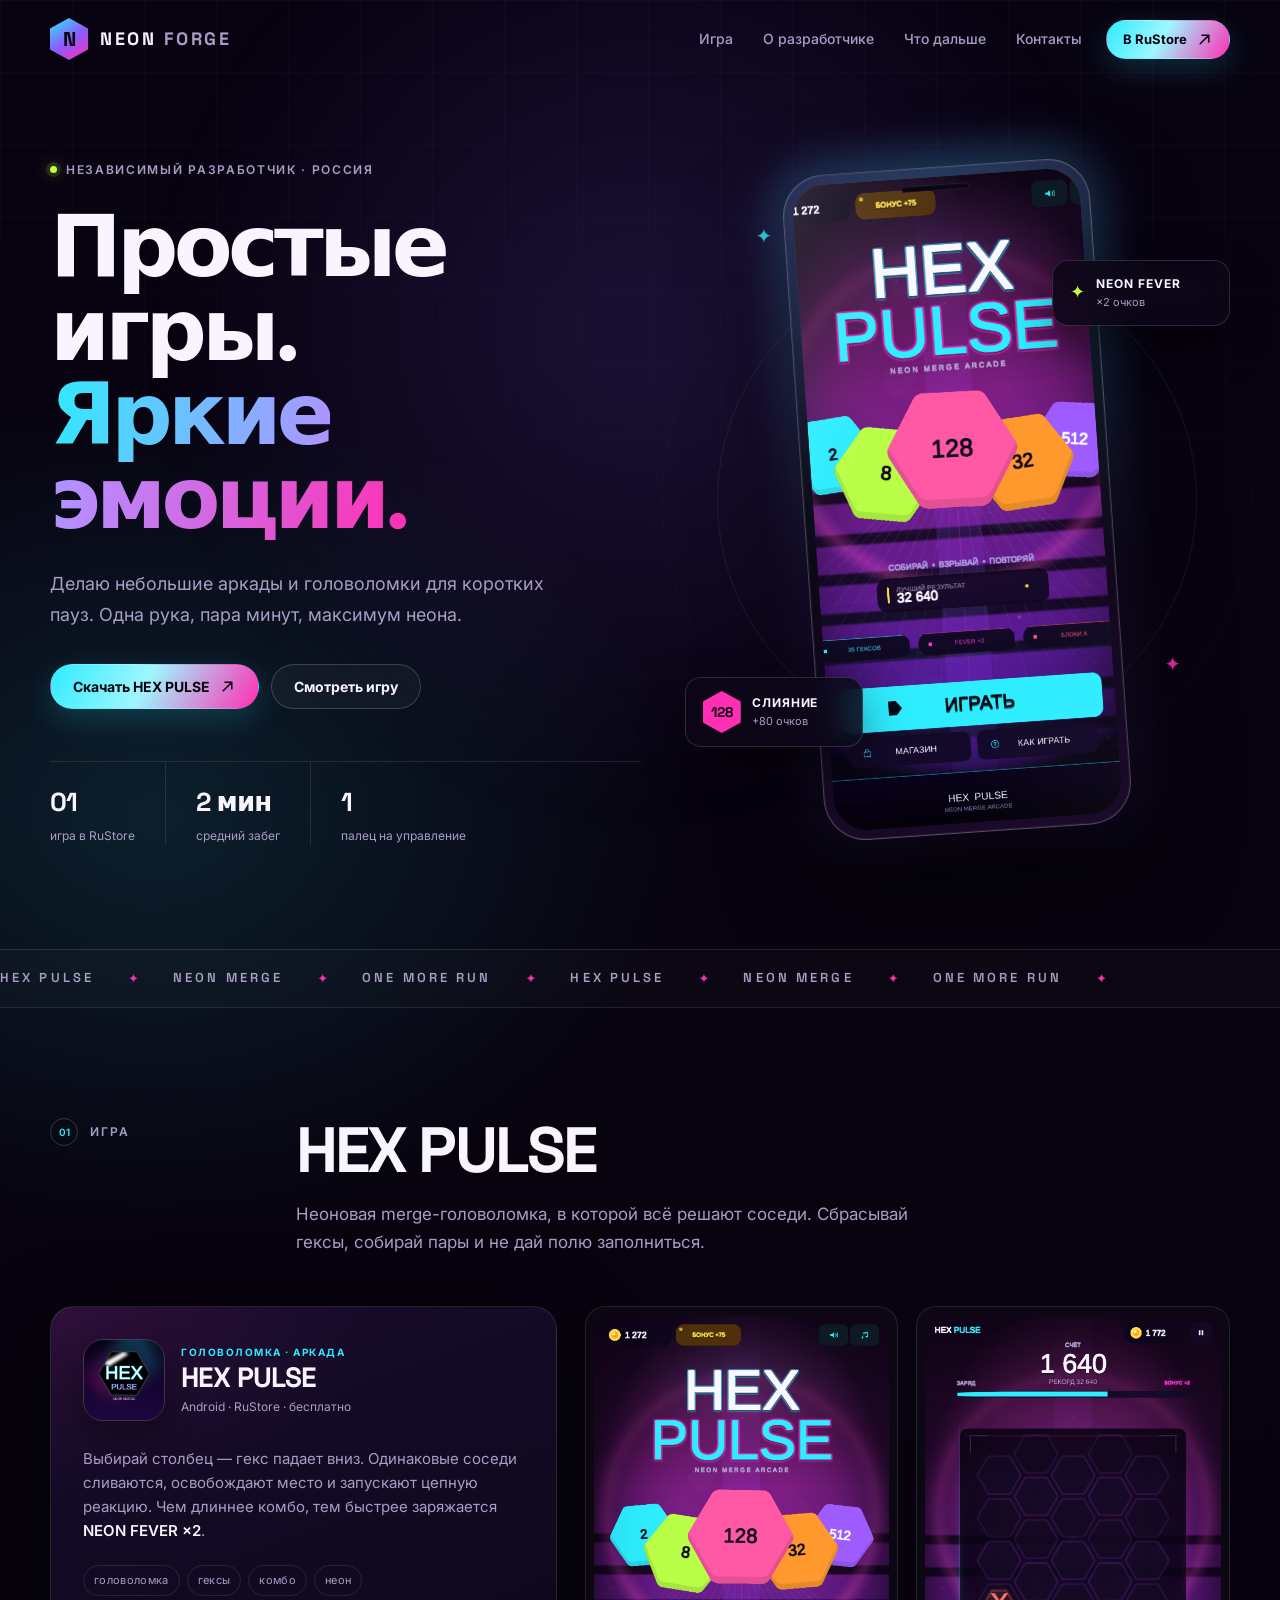
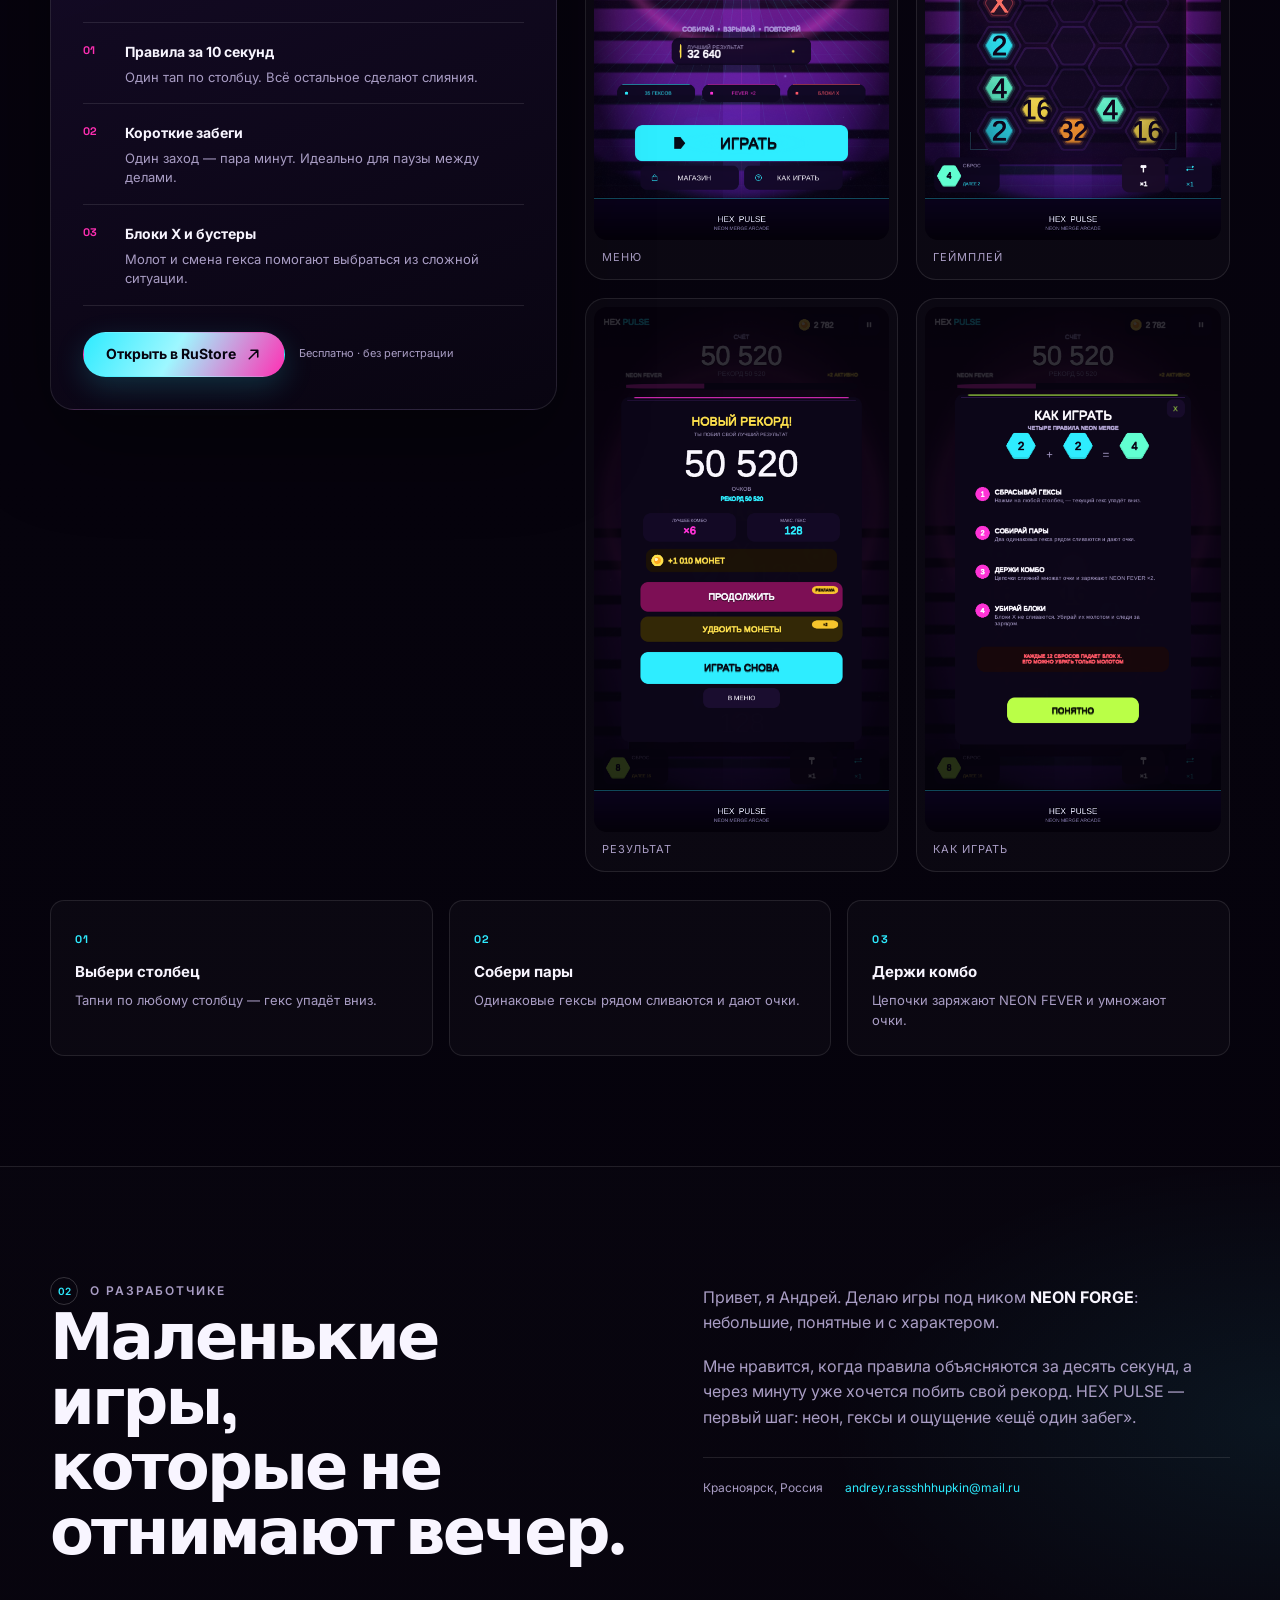
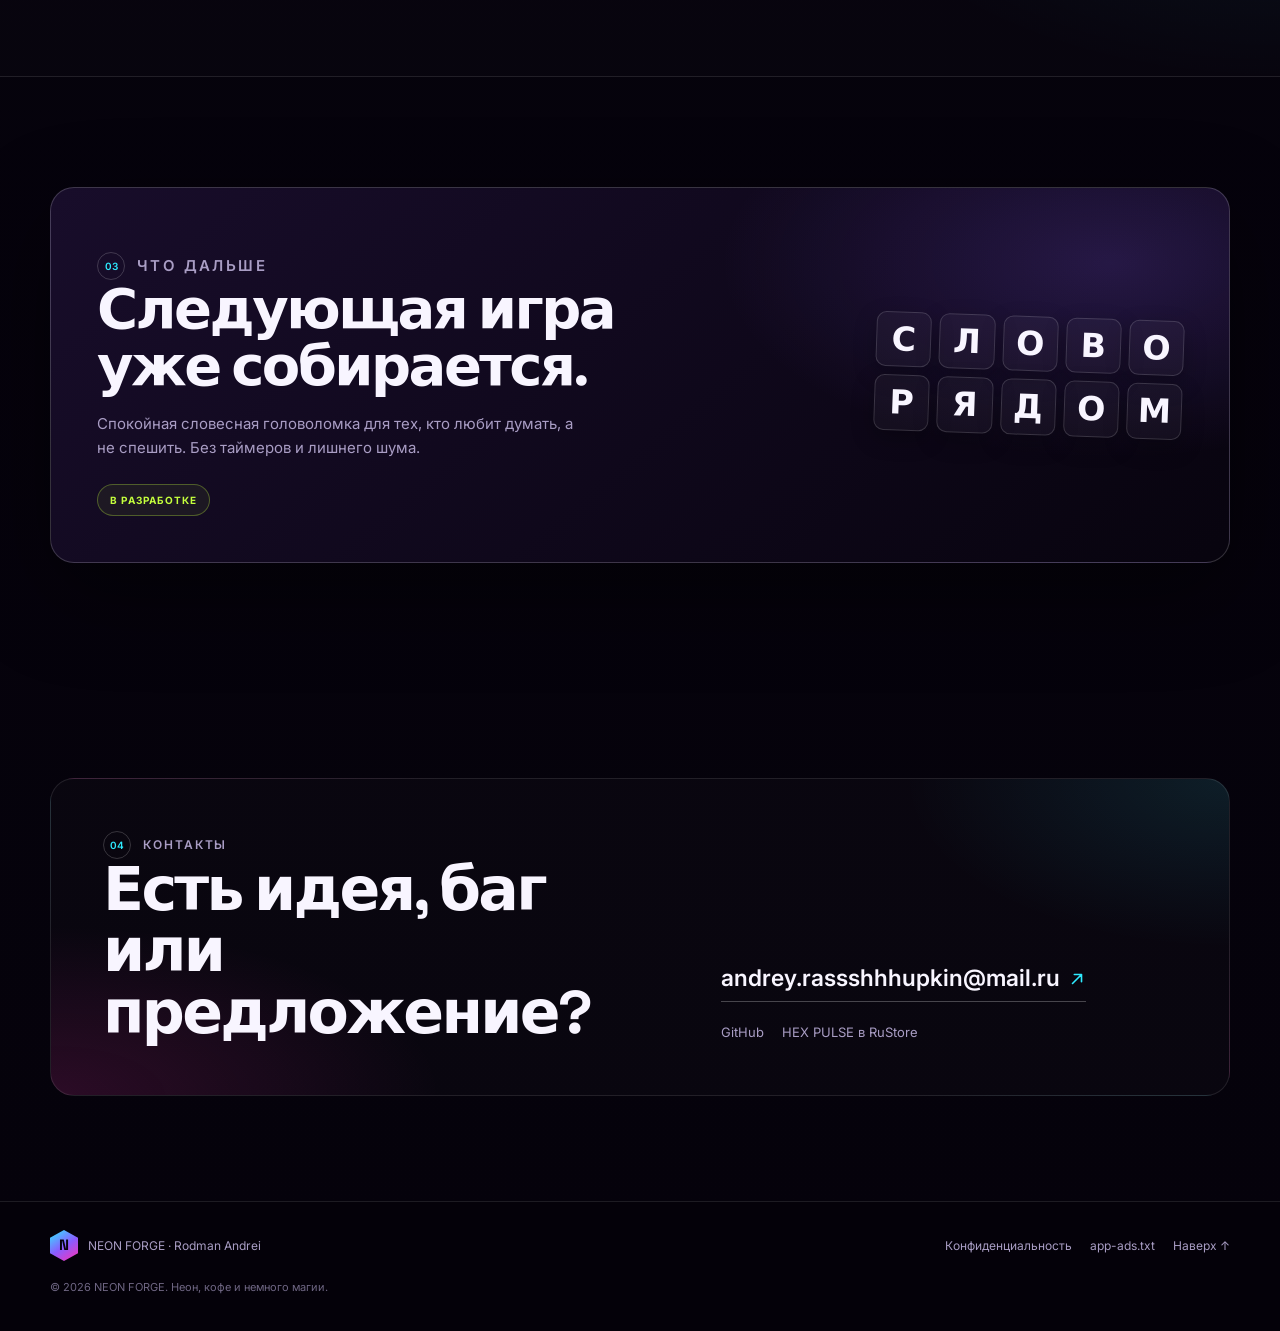
==== index.html @ 99549bdb "Add NEON FORGE landing page and privacy policy" ====
<!doctype html>
<html lang="ru">
<head>
  <meta charset="utf-8">
  <meta name="viewport" content="width=device-width, initial-scale=1">
  <title>NEON FORGE — простые игры для коротких пауз</title>
  <meta name="description" content="HEX PULSE — неоновая merge-головоломка для Android. Простые правила, короткие забеги и один палец. Игра доступна в RuStore.">
  <link rel="canonical" href="https://rodman-org.github.io/">
  <link rel="icon" href="assets/favicon.png" type="image/png">
  <meta name="theme-color" content="#07030f">

  <meta property="og:type" content="website">
  <meta property="og:locale" content="ru_RU">
  <meta property="og:site_name" content="NEON FORGE">
  <meta property="og:title" content="NEON FORGE — простые игры для коротких пауз">
  <meta property="og:description" content="HEX PULSE — неоновая merge-головоломка для Android. Одна рука, пара минут, максимум неона.">
  <meta property="og:url" content="https://rodman-org.github.io/">
  <meta property="og:image" content="https://rodman-org.github.io/assets/og-cover.png">
  <meta name="twitter:card" content="summary_large_image">
  <meta name="twitter:title" content="NEON FORGE — простые игры для коротких пауз">
  <meta name="twitter:description" content="HEX PULSE — неоновая merge-головоломка для Android.">
  <meta name="twitter:image" content="https://rodman-org.github.io/assets/og-cover.png">

  <link rel="preconnect" href="https://fonts.googleapis.com">
  <link rel="preconnect" href="https://fonts.gstatic.com" crossorigin>
  <link href="https://fonts.googleapis.com/css2?family=Inter:wght@400;500;600;700&family=Space+Grotesk:wght@500;600;700&display=swap" rel="stylesheet">
  <link rel="stylesheet" href="styles.css">

  <script type="application/ld+json">
  {
    "@context": "https://schema.org",
    "@type": "VideoGame",
    "name": "HEX PULSE",
    "url": "https://rodman-org.github.io/",
    "image": "https://rodman-org.github.io/assets/og-cover.png",
    "description": "Неоновая merge-головоломка: сбрасывай гексы, собирай пары и держи цепные комбо.",
    "applicationCategory": "GameApplication",
    "operatingSystem": "Android",
    "genre": ["Puzzle", "Arcade"],
    "inLanguage": "ru",
    "author": { "@type": "Person", "name": "Rodman Andrei" },
    "publisher": { "@type": "Organization", "name": "NEON FORGE" },
    "offers": { "@type": "Offer", "price": "0", "priceCurrency": "RUB" },
    "downloadUrl": "https://www.rustore.ru/catalog/app/com.neonforge.hexpulse"
  }
  </script>
</head>
<body>
  <a class="skip-link" href="#main">Перейти к содержанию</a>

  <header class="site-header" id="top">
    <div class="container header-inner">
      <a class="brand" href="#top" aria-label="NEON FORGE — на главную">
        <span class="brand-mark" aria-hidden="true">N</span>
        <span class="brand-text">NEON <span>FORGE</span></span>
      </a>

      <nav class="nav-links" id="nav-links" aria-label="Основная навигация">
        <a href="#game">Игра</a>
        <a href="#about">О разработчике</a>
        <a href="#next">Что дальше</a>
        <a href="#contact">Контакты</a>
      </nav>

      <div class="header-actions">
        <a class="btn btn-small btn-primary" href="https://www.rustore.ru/catalog/app/com.neonforge.hexpulse" target="_blank" rel="noopener">
          В RuStore
          <svg viewBox="0 0 20 20" aria-hidden="true"><path d="M5 15 15 5M7 5h8v8" fill="none" stroke="currentColor" stroke-width="1.8" stroke-linecap="round" stroke-linejoin="round"/></svg>
        </a>
        <button class="menu-toggle" type="button" aria-controls="nav-links" aria-expanded="false" aria-label="Открыть меню">
          <span></span><span></span>
        </button>
      </div>
    </div>
  </header>

  <main id="main">
    <section class="hero container" aria-labelledby="hero-title">
      <div class="hero-copy">
        <p class="eyebrow"><span class="status-dot"></span> Независимый разработчик · Россия</p>
        <h1 id="hero-title">Простые игры.<br><span class="gradient-text">Яркие эмоции.</span></h1>
        <p class="hero-lead">Делаю небольшие аркады и головоломки для коротких пауз. Одна рука, пара минут, максимум неона.</p>

        <div class="hero-actions">
          <a class="btn btn-primary btn-lg" href="https://www.rustore.ru/catalog/app/com.neonforge.hexpulse" target="_blank" rel="noopener">
            Скачать HEX PULSE
            <svg viewBox="0 0 20 20" aria-hidden="true"><path d="M5 15 15 5M7 5h8v8" fill="none" stroke="currentColor" stroke-width="1.8" stroke-linecap="round" stroke-linejoin="round"/></svg>
          </a>
          <a class="btn btn-ghost btn-lg" href="#game">Смотреть игру</a>
        </div>

        <dl class="hero-stats">
          <div><dt>01</dt><dd>игра в RuStore</dd></div>
          <div><dt>2 мин</dt><dd>средний забег</dd></div>
          <div><dt>1</dt><dd>палец на управление</dd></div>
        </dl>
      </div>

      <div class="hero-visual" aria-hidden="true">
        <div class="orbit orbit-one"></div>
        <div class="orbit orbit-two"></div>
        <div class="phone">
          <div class="phone-speaker"></div>
          <img src="assets/screenshots/01_menu.png" alt="" width="540" height="960">
          <div class="phone-shine"></div>
        </div>
        <div class="float-card float-card-top">
          <span class="float-icon">✦</span>
          <span><strong>NEON FEVER</strong><small>×2 очков</small></span>
        </div>
        <div class="float-card float-card-bottom">
          <span class="float-hex">128</span>
          <span><strong>СЛИЯНИЕ</strong><small>+80 очков</small></span>
        </div>
        <span class="spark spark-a">✦</span>
        <span class="spark spark-b">✦</span>
      </div>
    </section>

    <div class="marquee" aria-hidden="true">
      <div class="marquee-track">
        <span>HEX PULSE</span><i>✦</i><span>NEON MERGE</span><i>✦</i><span>ONE MORE RUN</span><i>✦</i>
        <span>HEX PULSE</span><i>✦</i><span>NEON MERGE</span><i>✦</i><span>ONE MORE RUN</span><i>✦</i>
      </div>
    </div>

    <section class="section container" id="game" aria-labelledby="game-title">
      <div class="section-head">
        <p class="section-kicker"><span>01</span> Игра</p>
        <div>
          <h2 id="game-title">HEX PULSE</h2>
          <p class="section-lead">Неоновая merge-головоломка, в которой всё решают соседи. Сбрасывай гексы, собирай пары и не дай полю заполниться.</p>
        </div>
      </div>

      <div class="game-layout">
        <article class="game-panel">
          <div class="game-identity">
            <img class="game-icon" src="assets/icon.png" alt="Иконка HEX PULSE" width="96" height="96">
            <div>
              <p class="game-label">Головоломка · Аркада</p>
              <h3>HEX PULSE</h3>
              <p class="game-meta">Android · RuStore · бесплатно</p>
            </div>
          </div>

          <p class="game-description">Выбирай столбец — гекс падает вниз. Одинаковые соседи сливаются, освобождают место и запускают цепную реакцию. Чем длиннее комбо, тем быстрее заряжается <strong>NEON FEVER ×2</strong>.</p>

          <ul class="tags" aria-label="Жанры">
            <li>головоломка</li>
            <li>гексы</li>
            <li>комбо</li>
            <li>неон</li>
          </ul>

          <ul class="feature-list">
            <li><span>01</span><div><strong>Правила за 10 секунд</strong><p>Один тап по столбцу. Всё остальное сделают слияния.</p></div></li>
            <li><span>02</span><div><strong>Короткие забеги</strong><p>Один заход — пара минут. Идеально для паузы между делами.</p></div></li>
            <li><span>03</span><div><strong>Блоки X и бустеры</strong><p>Молот и смена гекса помогают выбраться из сложной ситуации.</p></div></li>
          </ul>

          <div class="game-cta">
            <a class="btn btn-primary" href="https://www.rustore.ru/catalog/app/com.neonforge.hexpulse" target="_blank" rel="noopener">
              Открыть в RuStore
              <svg viewBox="0 0 20 20" aria-hidden="true"><path d="M5 15 15 5M7 5h8v8" fill="none" stroke="currentColor" stroke-width="1.8" stroke-linecap="round" stroke-linejoin="round"/></svg>
            </a>
            <span class="cta-note">Бесплатно · без регистрации</span>
          </div>
        </article>

        <div class="screens-grid" aria-label="Скриншоты HEX PULSE">
          <figure class="screen">
            <button type="button" data-full="assets/screenshots/01_menu.png" data-alt="Главное меню HEX PULSE">
              <img src="assets/screenshots/01_menu.png" alt="Главное меню HEX PULSE" width="540" height="960" loading="lazy">
            </button>
            <figcaption>Меню</figcaption>
          </figure>
          <figure class="screen">
            <button type="button" data-full="assets/screenshots/02_gameplay.png" data-alt="Игровое поле HEX PULSE">
              <img src="assets/screenshots/02_gameplay.png" alt="Игровое поле HEX PULSE" width="540" height="960" loading="lazy">
            </button>
            <figcaption>Геймплей</figcaption>
          </figure>
          <figure class="screen">
            <button type="button" data-full="assets/screenshots/03_gameover.png" data-alt="Экран результата HEX PULSE">
              <img src="assets/screenshots/03_gameover.png" alt="Экран результата HEX PULSE" width="540" height="960" loading="lazy">
            </button>
            <figcaption>Результат</figcaption>
          </figure>
          <figure class="screen">
            <button type="button" data-full="assets/screenshots/04_howto.png" data-alt="Экран «Как играть»">
              <img src="assets/screenshots/04_howto.png" alt="Экран «Как играть» в HEX PULSE" width="540" height="960" loading="lazy">
            </button>
            <figcaption>Как играть</figcaption>
          </figure>
        </div>
      </div>

      <div class="steps">
        <div class="step"><span>01</span><strong>Выбери столбец</strong><p>Тапни по любому столбцу — гекс упадёт вниз.</p></div>
        <div class="step"><span>02</span><strong>Собери пары</strong><p>Одинаковые гексы рядом сливаются и дают очки.</p></div>
        <div class="step"><span>03</span><strong>Держи комбо</strong><p>Цепочки заряжают NEON FEVER и умножают очки.</p></div>
      </div>
    </section>

    <section class="section about" id="about" aria-labelledby="about-title">
      <div class="container about-grid">
        <div>
          <p class="section-kicker"><span>02</span> О разработчике</p>
          <h2 id="about-title">Маленькие игры,<br>которые не отнимают вечер.</h2>
        </div>
        <div class="about-copy">
          <p>Привет, я Андрей. Делаю игры под ником <strong>NEON FORGE</strong>: небольшие, понятные и с характером.</p>
          <p>Мне нравится, когда правила объясняются за десять секунд, а через минуту уже хочется побить свой рекорд. HEX PULSE — первый шаг: неон, гексы и ощущение «ещё один забег».</p>
          <div class="about-meta">
            <span>Красноярск, Россия</span>
            <a href="mailto:andrey.rassshhhupkin@mail.ru">andrey.rassshhhupkin@mail.ru</a>
          </div>
        </div>
      </div>
    </section>

    <section class="section container" id="next" aria-labelledby="next-title">
      <div class="next-card">
        <div class="next-copy">
          <p class="section-kicker"><span>03</span> Что дальше</p>
          <h2 id="next-title">Следующая игра уже собирается.</h2>
          <p>Спокойная словесная головоломка для тех, кто любит думать, а не спешить. Без таймеров и лишнего шума.</p>
          <span class="badge">В разработке</span>
        </div>
        <div class="word-visual" aria-hidden="true">
          <span>С</span><span>Л</span><span>О</span><span>В</span><span>О</span>
          <i></i>
          <span>Р</span><span>Я</span><span>Д</span><span>О</span><span>М</span>
        </div>
      </div>
    </section>

    <section class="section contact" id="contact" aria-labelledby="contact-title">
      <div class="container contact-inner">
        <div>
          <p class="section-kicker"><span>04</span> Контакты</p>
          <h2 id="contact-title">Есть идея, баг<br>или предложение?</h2>
        </div>
        <div class="contact-actions">
          <a class="contact-mail" href="mailto:andrey.rassshhhupkin@mail.ru">
            andrey.rassshhhupkin@mail.ru
            <svg viewBox="0 0 20 20" aria-hidden="true"><path d="M5 15 15 5M7 5h8v8" fill="none" stroke="currentColor" stroke-width="1.8" stroke-linecap="round" stroke-linejoin="round"/></svg>
          </a>
          <div class="contact-links">
            <a href="https://github.com/rodman-org" target="_blank" rel="noopener">GitHub</a>
            <a href="https://www.rustore.ru/catalog/app/com.neonforge.hexpulse" target="_blank" rel="noopener">HEX PULSE в RuStore</a>
          </div>
        </div>
      </div>
    </section>
  </main>

  <footer class="site-footer">
    <div class="container footer-inner">
      <div class="footer-brand">
        <span class="brand-mark brand-mark-small" aria-hidden="true">N</span>
        <span>NEON FORGE · Rodman Andrei</span>
      </div>
      <div class="footer-links">
        <a href="privacy.html">Конфиденциальность</a>
        <a href="app-ads.txt">app-ads.txt</a>
        <a href="#top">Наверх ↑</a>
      </div>
      <p class="footer-note">© <span id="year">2026</span> NEON FORGE. Неон, кофе и немного магии.</p>
    </div>
  </footer>

  <dialog class="lightbox" id="lightbox" aria-label="Просмотр скриншота">
    <button class="lightbox-close" type="button" aria-label="Закрыть">×</button>
    <img src="" alt="">
  </dialog>

  <script src="script.js" defer></script>
</body>
</html>
---- styles.css ----
/* NEON FORGE — site styles */
:root {
  --bg: #06030d;
  --bg-soft: #0c0618;
  --panel: rgba(16, 8, 32, 0.72);
  --panel-strong: rgba(20, 10, 40, 0.92);
  --line: rgba(255, 255, 255, 0.1);
  --line-strong: rgba(255, 255, 255, 0.18);
  --ink: #f8f5ff;
  --muted: #a99dc4;
  --cyan: #2eebff;
  --magenta: #ff2fb3;
  --lime: #c4ff3d;
  --violet: #8a5cff;
  --radius: 24px;
  --radius-sm: 14px;
  --shadow: 0 30px 90px rgba(0, 0, 0, 0.45);
  --font-display: "Space Grotesk", "Arial Black", system-ui, sans-serif;
  --font-body: "Inter", "Segoe UI", system-ui, -apple-system, sans-serif;
}

*,
*::before,
*::after { box-sizing: border-box; }

html { scroll-behavior: smooth; }

body {
  margin: 0;
  min-width: 320px;
  background:
    radial-gradient(1100px 700px at 82% -10%, rgba(255, 47, 179, 0.16), transparent 60%),
    radial-gradient(900px 700px at 12% 18%, rgba(46, 235, 255, 0.12), transparent 60%),
    linear-gradient(180deg, #080311 0%, var(--bg) 45%, #05020b 100%);
  color: var(--ink);
  font-family: var(--font-body);
  font-size: 16px;
  line-height: 1.6;
  overflow-x: hidden;
  text-rendering: optimizeLegibility;
  -webkit-font-smoothing: antialiased;
}

body::before {
  content: "";
  position: fixed;
  inset: 0;
  z-index: -2;
  pointer-events: none;
  background-image:
    linear-gradient(rgba(255, 255, 255, 0.032) 1px, transparent 1px),
    linear-gradient(90deg, rgba(255, 255, 255, 0.032) 1px, transparent 1px);
  background-size: 72px 72px;
  mask-image: linear-gradient(to bottom, rgba(0,0,0,.85), transparent 78%);
}

body::after {
  content: "";
  position: fixed;
  left: 50%;
  top: -20vh;
  width: 80vw;
  height: 80vw;
  max-width: 1100px;
  max-height: 1100px;
  transform: translateX(-50%);
  z-index: -1;
  pointer-events: none;
  background: radial-gradient(circle, rgba(138, 92, 255, 0.16), transparent 65%);
  filter: blur(40px);
}

::selection { background: rgba(46, 235, 255, 0.28); color: #fff; }

img { max-width: 100%; display: block; }
a { color: inherit; text-decoration: none; }
button { font: inherit; }

:focus-visible {
  outline: 2px solid var(--cyan);
  outline-offset: 4px;
}

.skip-link {
  position: fixed;
  top: 10px;
  left: 10px;
  z-index: 100;
  padding: 10px 16px;
  border-radius: 10px;
  background: var(--cyan);
  color: #051016;
  font-weight: 700;
  transform: translateY(-160%);
  transition: transform .2s ease;
}
.skip-link:focus { transform: translateY(0); }

.container {
  width: min(1180px, calc(100% - 48px));
  margin-inline: auto;
}

/* ---------- Header ---------- */
.site-header {
  position: sticky;
  top: 0;
  z-index: 50;
  padding: 18px 0;
  border-bottom: 1px solid transparent;
  transition: background .25s ease, border-color .25s ease, padding .25s ease;
}
.site-header.is-scrolled {
  padding: 12px 0;
  background: rgba(6, 3, 13, 0.82);
  border-bottom-color: var(--line);
  backdrop-filter: blur(18px);
  -webkit-backdrop-filter: blur(18px);
}
.header-inner {
  display: flex;
  align-items: center;
  justify-content: space-between;
  gap: 24px;
}
.brand {
  display: inline-flex;
  align-items: center;
  gap: 12px;
  flex: 0 0 auto;
}
.brand-mark {
  width: 38px;
  height: 42px;
  display: grid;
  place-items: center;
  clip-path: polygon(50% 0, 100% 25%, 100% 75%, 50% 100%, 0 75%, 0 25%);
  background: linear-gradient(145deg, var(--cyan), var(--violet) 52%, var(--magenta));
  color: #06030d;
  font-family: var(--font-display);
  font-size: 20px;
  font-weight: 700;
  box-shadow: 0 0 28px rgba(46, 235, 255, 0.35);
}
.brand-mark-small { width: 28px; height: 31px; font-size: 15px; }
.brand-text {
  font-family: var(--font-display);
  font-size: 18px;
  font-weight: 700;
  letter-spacing: .14em;
  line-height: 1;
}
.brand-text span { color: var(--muted); }

.nav-links {
  display: flex;
  align-items: center;
  gap: 30px;
  margin-left: auto;
}
.nav-links a {
  color: var(--muted);
  font-size: 14px;
  font-weight: 500;
  transition: color .2s ease;
}
.nav-links a:hover { color: var(--ink); }

.header-actions { display: flex; align-items: center; gap: 12px; }

.menu-toggle {
  display: none;
  width: 42px;
  height: 42px;
  border: 1px solid var(--line);
  border-radius: 12px;
  background: rgba(255,255,255,.03);
  color: var(--ink);
  cursor: pointer;
}
.menu-toggle span {
  display: block;
  width: 17px;
  height: 1.5px;
  margin: 4px auto;
  background: currentColor;
  transition: transform .2s ease, opacity .2s ease;
}
.menu-toggle[aria-expanded="true"] span:first-child { transform: translateY(2.75px) rotate(45deg); }
.menu-toggle[aria-expanded="true"] span:last-child { transform: translateY(-2.75px) rotate(-45deg); }

/* ---------- Buttons ---------- */
.btn {
  display: inline-flex;
  align-items: center;
  justify-content: center;
  gap: 9px;
  border: 1px solid transparent;
  border-radius: 999px;
  padding: 13px 22px;
  font-size: 14px;
  font-weight: 700;
  line-height: 1;
  white-space: nowrap;
  cursor: pointer;
  transition: transform .2s ease, box-shadow .2s ease, background .2s ease, border-color .2s ease;
}
.btn svg { width: 17px; height: 17px; }
.btn:hover { transform: translateY(-2px); }
.btn-primary {
  background: linear-gradient(120deg, var(--cyan), #9ef7ff 45%, var(--magenta));
  color: #07030f;
  box-shadow: 0 10px 30px rgba(46, 235, 255, 0.18);
}
.btn-primary:hover { box-shadow: 0 16px 40px rgba(46, 235, 255, 0.3); }
.btn-ghost {
  border-color: var(--line-strong);
  background: rgba(255,255,255,.035);
  color: var(--ink);
}
.btn-ghost:hover { background: rgba(255,255,255,.07); border-color: rgba(255,255,255,.3); }
.btn-small { padding: 10px 16px; font-size: 13px; }
.btn-large { padding: 16px 26px; font-size: 15px; }

/* ---------- Hero ---------- */
.hero {
  display: grid;
  grid-template-columns: 1.04fr .96fr;
  gap: 44px;
  align-items: center;
  padding-top: 76px;
  padding-bottom: 104px;
}
.hero-copy,
.hero-visual,
.game-panel,
.screens-grid,
.section-head > *,
.about-grid > *,
.next-card > *,
.contact-inner > * { min-width: 0; }
.eyebrow {
  display: inline-flex;
  align-items: center;
  gap: 9px;
  margin: 0 0 26px;
  color: var(--muted);
  font-size: 12px;
  font-weight: 600;
  letter-spacing: .14em;
  text-transform: uppercase;
}
.status-dot {
  width: 7px;
  height: 7px;
  border-radius: 50%;
  background: var(--lime);
  box-shadow: 0 0 0 4px rgba(196, 255, 61, .12), 0 0 18px rgba(196, 255, 61, .65);
}
.hero h1 {
  margin: 0;
  font-family: var(--font-display);
  font-size: clamp(52px, 6.7vw, 92px);
  line-height: .98;
  letter-spacing: -.055em;
  font-weight: 700;
}
.gradient-text {
  background: linear-gradient(100deg, var(--cyan) 0%, #b78dff 48%, var(--magenta) 100%);
  -webkit-background-clip: text;
  background-clip: text;
  color: transparent;
}
.hero-lead {
  max-width: 500px;
  margin: 28px 0 0;
  color: var(--muted);
  font-size: 18px;
  line-height: 1.7;
}
.hero-actions { display: flex; flex-wrap: wrap; gap: 12px; margin-top: 34px; }
.hero-stats {
  display: flex;
  flex-wrap: wrap;
  gap: 0;
  margin: 52px 0 0;
  padding: 0;
  border-top: 1px solid var(--line);
}
.hero-stats div {
  padding: 20px 30px 0 0;
  margin-right: 30px;
  border-right: 1px solid var(--line);
}
.hero-stats div:last-child { border-right: 0; margin-right: 0; padding-right: 0; }
.hero-stats dt {
  font-family: var(--font-display);
  font-size: 26px;
  font-weight: 700;
  letter-spacing: -.03em;
  color: var(--ink);
}
.hero-stats dd { margin: 2px 0 0; color: var(--muted); font-size: 12px; }

/* ---------- Phone visual ---------- */
.hero-visual {
  position: relative;
  min-height: 650px;
  display: grid;
  place-items: center;
}
.phone {
  position: relative;
  width: min(308px, 72vw);
  aspect-ratio: 9 / 19.5;
  padding: 9px;
  border-radius: 42px;
  border: 1px solid rgba(255,255,255,.23);
  background: linear-gradient(160deg, #2c1a45, #0a0612 42%, #1b0b2b);
  box-shadow:
    0 45px 100px rgba(0,0,0,.65),
    0 0 0 1px rgba(255,255,255,.06) inset,
    0 0 60px rgba(138, 92, 255, .2);
  transform: rotate(-4deg);
  transition: transform .5s ease;
  animation: phone-float 8s ease-in-out infinite;
}
.hero-visual:hover .phone { transform: rotate(0deg) translateY(-6px); }
.phone img {
  width: 100%;
  height: 100%;
  object-fit: cover;
  border-radius: 34px;
  position: relative;
  z-index: 1;
}
.phone::before {
  content: "";
  position: absolute;
  inset: -20px;
  border-radius: 58px;
  background: radial-gradient(circle at 50% 10%, rgba(46,235,255,.2), transparent 58%);
  filter: blur(18px);
  z-index: -1;
}
.phone-speaker {
  position: absolute;
  top: 17px;
  left: 50%;
  transform: translateX(-50%);
  z-index: 3;
  width: 68px;
  height: 6px;
  border-radius: 99px;
  background: #0a0612;
  border: 1px solid rgba(255,255,255,.08);
}
.phone-shine {
  position: absolute;
  inset: 9px;
  z-index: 2;
  border-radius: 34px;
  pointer-events: none;
  background: linear-gradient(115deg, rgba(255,255,255,.14), transparent 30%, transparent 70%, rgba(255,255,255,.03));
}
.orbit {
  position: absolute;
  border-radius: 50%;
  border: 1px solid rgba(255,255,255,.07);
  pointer-events: none;
}
.orbit-one { width: 480px; height: 480px; transform: rotate(20deg); }
.orbit-two { width: 590px; height: 590px; border-style: dashed; opacity: .55; }
.float-card {
  position: absolute;
  z-index: 4;
  display: flex;
  align-items: center;
  gap: 11px;
  padding: 13px 17px;
  min-width: 178px;
  border: 1px solid rgba(255,255,255,.14);
  border-radius: 16px;
  background: rgba(12, 6, 24, .86);
  box-shadow: 0 18px 45px rgba(0,0,0,.4);
  backdrop-filter: blur(14px);
  -webkit-backdrop-filter: blur(14px);
  font-size: 12px;
}
.float-card strong { display: block; font-size: 12px; letter-spacing: .08em; }
.float-card small { display: block; color: var(--muted); font-size: 11px; margin-top: 1px; }
.float-card-top { top: 14%; right: 0; animation: card-float 6s ease-in-out infinite; }
.float-card-bottom { bottom: 13%; left: 0; animation: card-float 7s ease-in-out 0.8s infinite reverse; }
.float-icon { color: var(--lime); font-size: 18px; }
.float-hex {
  display: grid;
  place-items: center;
  width: 38px;
  height: 42px;
  clip-path: polygon(50% 0, 100% 25%, 100% 75%, 50% 100%, 0 75%, 0 25%);
  background: var(--magenta);
  color: #0b0412;
  font-family: var(--font-display);
  font-size: 14px;
  font-weight: 700;
}
.spark {
  position: absolute;
  color: var(--cyan);
  font-size: 20px;
  opacity: .8;
  animation: blink 4s ease-in-out infinite;
}
.spark-a { top: 8%; left: 13%; }
.spark-b { right: 9%; bottom: 23%; color: var(--magenta); animation-delay: 1.7s; }

@keyframes phone-float {
  0%, 100% { translate: 0 0; }
  50% { translate: 0 -11px; }
}
@keyframes card-float {
  0%, 100% { translate: 0 0; }
  50% { translate: 0 -8px; }
}
@keyframes blink {
  0%, 100% { opacity: .30; transform: scale(.85); }
  50% { opacity: .95; transform: scale(1.08); }
}

/* ---------- Marquee ---------- */
.marquee {
  overflow: hidden;
  border-top: 1px solid var(--line);
  border-bottom: 1px solid var(--line);
  background: rgba(255,255,255,.018);
}
.marquee-track {
  display: flex;
  align-items: center;
  gap: 34px;
  width: max-content;
  padding: 18px 0;
  animation: marquee 26s linear infinite;
}
.marquee span {
  font-family: var(--font-display);
  font-size: 13px;
  font-weight: 600;
  letter-spacing: .24em;
  color: var(--muted);
  white-space: nowrap;
}
.marquee i { color: var(--magenta); font-style: normal; font-size: 13px; }
@keyframes marquee { to { transform: translateX(-50%); } }

/* ---------- Sections ---------- */
.section { padding: 110px 0; scroll-margin-top: 90px; }
.section-head {
  display: grid;
  grid-template-columns: 210px 1fr;
  gap: 36px;
  align-items: start;
  margin-bottom: 50px;
}
.section-kicker {
  display: flex;
  align-items: center;
  gap: 12px;
  margin: 0;
  color: var(--muted);
  font-size: 12px;
  font-weight: 600;
  letter-spacing: .16em;
  text-transform: uppercase;
  white-space: nowrap;
}
.section-kicker span {
  display: inline-grid;
  place-items: center;
  width: 28px;
  height: 28px;
  border: 1px solid var(--line-strong);
  border-radius: 50%;
  color: var(--cyan);
  font-size: 10px;
  letter-spacing: 0;
}
.section h2 {
  margin: 0;
  font-family: var(--font-display);
  font-size: clamp(38px, 5vw, 64px);
  line-height: 1.02;
  letter-spacing: -.045em;
  font-weight: 700;
}
.section-lead {
  max-width: 650px;
  margin: 18px 0 0;
  color: var(--muted);
  font-size: 17px;
}

/* ---------- Game ---------- */
.game-layout {
  display: grid;
  grid-template-columns: .88fr 1.12fr;
  gap: 28px;
  align-items: start;
}
.game-panel {
  position: relative;
  padding: 32px;
  border: 1px solid var(--line);
  border-radius: var(--radius);
  background:
    radial-gradient(500px 280px at 0% 0%, rgba(255, 47, 179, .1), transparent 65%),
    linear-gradient(160deg, rgba(25, 13, 46, .92), rgba(9, 5, 18, .95));
  box-shadow: var(--shadow);
}
.game-identity { display: flex; align-items: center; gap: 16px; }
.game-icon {
  width: 82px;
  height: 82px;
  border-radius: 20px;
  border: 1px solid rgba(255,255,255,.16);
  box-shadow: 0 12px 30px rgba(0,0,0,.35);
}
.game-label {
  margin: 0 0 3px;
  color: var(--cyan);
  font-size: 10px;
  font-weight: 700;
  letter-spacing: .15em;
  text-transform: uppercase;
}
.game-panel h3 {
  margin: 0;
  font-family: var(--font-display);
  font-size: 28px;
  line-height: 1;
  letter-spacing: -.03em;
}
.game-meta { margin: 6px 0 0; color: var(--muted); font-size: 12px; }
.game-description { margin: 26px 0 0; color: var(--muted); font-size: 15px; }
.game-description strong { color: var(--ink); font-weight: 600; }
.tags {
  display: flex;
  flex-wrap: wrap;
  gap: 7px;
  margin: 22px 0 0;
  padding: 0;
  list-style: none;
}
.tags li {
  padding: 6px 10px;
  border: 1px solid var(--line);
  border-radius: 999px;
  color: var(--muted);
  font-size: 11px;
  letter-spacing: .03em;
}
.feature-list {
  display: grid;
  gap: 0;
  margin: 26px 0 0;
  padding: 0;
  list-style: none;
  border-top: 1px solid var(--line);
}
.feature-list li {
  display: grid;
  grid-template-columns: 32px 1fr;
  gap: 10px;
  padding: 16px 0;
  border-bottom: 1px solid var(--line);
}
.feature-list > li > span {
  color: var(--magenta);
  font-family: var(--font-display);
  font-size: 11px;
  font-weight: 700;
  padding-top: 3px;
}
.feature-list strong { font-size: 14px; }
.feature-list p { margin: 3px 0 0; color: var(--muted); font-size: 13px; line-height: 1.5; }
.game-cta { display: flex; align-items: center; flex-wrap: wrap; gap: 14px; margin-top: 26px; }
.cta-note { color: var(--muted); font-size: 11px; }

.screens-grid {
  display: grid;
  grid-template-columns: 1fr 1fr;
  gap: 18px;
}
.screen {
  margin: 0;
  padding: 8px;
  border: 1px solid var(--line);
  border-radius: 20px;
  background: rgba(255,255,255,.025);
  transition: transform .3s ease, border-color .3s ease, background .3s ease;
}
.screen:hover { transform: translateY(-5px); border-color: rgba(46,235,255,.35); background: rgba(255,255,255,.045); }
.screen button {
  display: block;
  width: 100%;
  padding: 0;
  border: 0;
  border-radius: 13px;
  overflow: hidden;
  background: #0b0615;
  cursor: zoom-in;
}
.screen img {
  width: 100%;
  height: auto;
  transition: transform .4s ease;
}
.screen:hover img { transform: scale(1.02); }
.screen figcaption {
  padding: 9px 8px 4px;
  color: var(--muted);
  font-size: 11px;
  letter-spacing: .08em;
  text-transform: uppercase;
}

/* ---------- Steps ---------- */
.steps {
  display: grid;
  grid-template-columns: repeat(3, 1fr);
  gap: 16px;
  margin-top: 28px;
}
.step {
  padding: 24px;
  border: 1px solid var(--line);
  border-radius: var(--radius-sm);
  background: rgba(255,255,255,.022);
}
.step span {
  color: var(--cyan);
  font-family: var(--font-display);
  font-size: 11px;
  font-weight: 700;
  letter-spacing: .12em;
}
.step strong { display: block; margin-top: 10px; font-size: 15px; }
.step p { margin: 6px 0 0; color: var(--muted); font-size: 13px; line-height: 1.55; }

/* ---------- About ---------- */
.about {
  border-top: 1px solid var(--line);
  border-bottom: 1px solid var(--line);
  background:
    radial-gradient(700px 400px at 100% 50%, rgba(46,235,255,.07), transparent 65%),
    rgba(255,255,255,.012);
}
.about-grid {
  display: grid;
  grid-template-columns: 1.05fr .95fr;
  gap: 70px;
  align-items: start;
}
.about-copy { padding-top: 8px; }
.about-copy p { margin: 0 0 18px; color: var(--muted); font-size: 16px; }
.about-copy strong { color: var(--ink); }
.about-meta {
  display: flex;
  flex-wrap: wrap;
  gap: 8px 22px;
  margin-top: 26px;
  padding-top: 20px;
  border-top: 1px solid var(--line);
  color: var(--muted);
  font-size: 12px;
}
.about-meta a { color: var(--cyan); }
.about-meta a:hover { text-decoration: underline; }

/* ---------- Next ---------- */
.next-card {
  display: grid;
  grid-template-columns: 1.05fr .95fr;
  gap: 40px;
  align-items: center;
  padding: 46px;
  border: 1px solid var(--line-strong);
  border-radius: var(--radius);
  background:
    radial-gradient(600px 300px at 90% 20%, rgba(138,92,255,.2), transparent 65%),
    linear-gradient(140deg, rgba(26, 14, 46, .92), rgba(8, 4, 15, .96));
  box-shadow: var(--shadow);
}
.next-copy h2 { font-size: clamp(34px, 4.4vw, 56px); }
.next-copy p { max-width: 480px; margin: 18px 0 0; color: var(--muted); font-size: 15px; }
.badge {
  display: inline-flex;
  margin-top: 24px;
  padding: 7px 12px;
  border: 1px solid rgba(196, 255, 61, .3);
  border-radius: 999px;
  color: var(--lime);
  background: rgba(196,255,61,.06);
  font-size: 10px;
  font-weight: 700;
  letter-spacing: .12em;
  text-transform: uppercase;
}
.word-visual {
  display: grid;
  grid-template-columns: repeat(5, 1fr);
  gap: 8px;
  max-width: 430px;
  margin-left: auto;
  transform: rotate(2deg);
}
.word-visual span {
  display: grid;
  place-items: center;
  aspect-ratio: 1;
  border: 1px solid rgba(255,255,255,.15);
  border-radius: 10px;
  background: rgba(255,255,255,.035);
  color: var(--ink);
  font-family: var(--font-display);
  font-size: clamp(20px, 2.6vw, 34px);
  font-weight: 700;
  box-shadow: 0 8px 22px rgba(0,0,0,.25);
}
.word-visual i { display: none; }

/* ---------- Contact ---------- */
.contact { padding-top: 105px; padding-bottom: 105px; }
.contact-inner {
  display: grid;
  grid-template-columns: 1.1fr .9fr;
  gap: 60px;
  align-items: end;
  padding: 52px;
  border: 1px solid var(--line);
  border-radius: var(--radius);
  background:
    radial-gradient(600px 260px at 0% 100%, rgba(255,47,179,.14), transparent 65%),
    radial-gradient(500px 260px at 100% 0%, rgba(46,235,255,.1), transparent 65%),
    rgba(255,255,255,.02);
}
.contact h2 { font-size: clamp(36px, 4.7vw, 62px); }
.contact-actions { display: grid; gap: 20px; justify-items: start; }
.contact-mail {
  display: inline-flex;
  align-items: center;
  gap: 8px;
  color: var(--ink);
  font-size: clamp(17px, 2vw, 23px);
  font-weight: 600;
  border-bottom: 1px solid rgba(255,255,255,.25);
  padding-bottom: 4px;
  transition: color .2s ease, border-color .2s ease;
}
.contact-mail svg { width: 18px; height: 18px; color: var(--cyan); }
.contact-mail:hover { color: var(--cyan); border-color: var(--cyan); }
.contact-links { display: flex; flex-wrap: wrap; gap: 18px; }
.contact-links a { color: var(--muted); font-size: 13px; }
.contact-links a:hover { color: var(--ink); }

/* ---------- Footer ---------- */
.site-footer {
  border-top: 1px solid var(--line);
  padding: 28px 0 34px;
  background: rgba(4, 2, 9, .8);
}
.footer-inner {
  display: flex;
  flex-wrap: wrap;
  align-items: center;
  justify-content: space-between;
  gap: 14px 28px;
}
.footer-brand { display: inline-flex; align-items: center; gap: 10px; color: var(--muted); font-size: 12px; }
.footer-links { display: flex; flex-wrap: wrap; gap: 18px; }
.footer-links a { color: var(--muted); font-size: 12px; }
.footer-links a:hover { color: var(--ink); }
.footer-note { flex-basis: 100%; margin: 4px 0 0; color: rgba(169,157,196,.65); font-size: 11px; }

/* ---------- Lightbox ---------- */
.lightbox {
  width: min(420px, calc(100% - 32px));
  padding: 0;
  border: 1px solid var(--line-strong);
  border-radius: 22px;
  background: #080410;
  color: var(--ink);
  box-shadow: 0 40px 120px rgba(0,0,0,.75);
}
.lightbox::backdrop { background: rgba(3, 1, 8, .82); backdrop-filter: blur(10px); }
.lightbox img { width: 100%; height: auto; border-radius: 20px; }
.lightbox-close {
  position: absolute;
  top: 8px;
  right: 8px;
  z-index: 2;
  width: 36px;
  height: 36px;
  border: 1px solid var(--line);
  border-radius: 50%;
  background: rgba(5,2,10,.8);
  color: var(--ink);
  font-size: 22px;
  line-height: 1;
  cursor: pointer;
}

/* ---------- Responsive ---------- */
@media (max-width: 980px) {
  .hero { grid-template-columns: 1fr; gap: 26px; padding-top: 48px; padding-bottom: 70px; }
  .hero-visual { min-height: 540px; order: 2; }
  .hero-lead { max-width: 620px; }
  .section-head { grid-template-columns: 1fr; gap: 18px; }
  .game-layout { grid-template-columns: 1fr; }
  .screens-grid { order: 2; }
  .game-panel { order: 1; }
  .about-grid, .next-card, .contact-inner { grid-template-columns: 1fr; gap: 34px; }
  .about-copy { padding-top: 0; }
  .word-visual { margin: 0; max-width: 520px; }
  .contact-inner { align-items: start; padding: 36px; }
}

@media (max-width: 720px) {
  .container { width: min(100% - 32px, 1180px); }
  .site-header { padding: 12px 0; }
  .nav-links {
    position: absolute;
    top: calc(100% + 8px);
    left: 16px;
    right: 16px;
    display: none;
    flex-direction: column;
    align-items: stretch;
    gap: 0;
    padding: 10px;
    border: 1px solid var(--line);
    border-radius: 18px;
    background: rgba(9, 4, 18, .97);
    box-shadow: var(--shadow);
    backdrop-filter: blur(18px);
  }
  .nav-links.is-open { display: flex; }
  .nav-links a { padding: 13px 14px; font-size: 15px; border-radius: 10px; }
  .nav-links a:hover { background: rgba(255,255,255,.05); }
  .menu-toggle { display: block; }
  .header-actions .btn-small { display: none; }
  .hero h1 { font-size: clamp(38px, 9.2vw, 56px); }
  .hero-lead { font-size: 16px; }
  .hero-stats { gap: 18px 0; }
  .hero-stats div { margin-right: 18px; padding-right: 18px; }
  .hero-stats dt { font-size: 22px; }
  .hero-visual { min-height: 480px; }
  .phone { width: min(260px, 70vw); }
  .orbit-one { width: 360px; height: 360px; }
  .orbit-two { width: 450px; height: 450px; }
  .float-card { min-width: 0; padding: 10px 12px; }
  .float-card-top { top: 7%; right: -6px; }
  .float-card-bottom { bottom: 6%; left: -6px; }
  .section { padding: 74px 0; }
  .section h2 { font-size: clamp(34px, 9vw, 50px); }
  .section-lead { font-size: 15px; }
  .game-panel { padding: 22px; }
  .screens-grid { gap: 10px; }
  .screen { padding: 5px; border-radius: 15px; }
  .screen figcaption { font-size: 9px; padding: 7px 6px 3px; }
  .steps { grid-template-columns: 1fr; }
  .next-card { padding: 26px; }
  .word-visual { gap: 5px; }
  .word-visual span { border-radius: 7px; font-size: clamp(17px, 5vw, 26px); }
  .contact { padding-top: 70px; padding-bottom: 70px; }
  .contact-inner { padding: 24px; }
  .footer-inner { align-items: flex-start; flex-direction: column; }
}

@media (max-width: 420px) {
  .hero-actions .btn { flex: 1 1 100%; }
  .float-card { display: none; }
  .hero-visual { min-height: 430px; }
}

@media (prefers-reduced-motion: reduce) {
  html { scroll-behavior: auto; }
  *, *::before, *::after {
    animation-duration: .001ms !important;
    animation-iteration-count: 1 !important;
    transition-duration: .001ms !important;
  }
  .marquee-track { animation: none; }
}

/* ---------- Legal page ---------- */
.legal { padding: 86px 0 100px; }
.legal-wrap { max-width: 900px; }
.legal h1 {
  margin: 0;
  font-family: var(--font-display);
  font-size: clamp(44px, 6vw, 78px);
  line-height: .98;
  letter-spacing: -.05em;
}
.legal-lead {
  max-width: 650px;
  margin: 24px 0 0;
  color: var(--muted);
  font-size: 17px;
}
.legal-content { margin-top: 52px; border-top: 1px solid var(--line); }
.legal-content section { padding: 28px 0; border-bottom: 1px solid var(--line); }
.legal-content h2 {
  margin: 0 0 12px;
  font-family: var(--font-display);
  font-size: 22px;
  letter-spacing: -.02em;
}
.legal-content p { margin: 0 0 12px; color: var(--muted); font-size: 15px; }
.legal-content p:last-child { margin-bottom: 0; }
.legal-content strong { color: var(--ink); }
.legal-content a { color: var(--cyan); text-decoration: underline; text-underline-offset: 3px; }
.legal-back { margin-top: 32px; }
@media (max-width: 720px) {
  .legal { padding: 54px 0 70px; }
  .legal-lead { font-size: 15px; }
  .legal-content { margin-top: 34px; }
  .legal-content h2 { font-size: 20px; }
}

/* ---------- 404 ---------- */
.not-found-page { min-height: 100vh; display: grid; place-items: center; padding: 40px 24px; }
.not-found { width: min(760px, 100%); }
.not-found .brand { margin-bottom: 64px; }
.not-found h1 {
  margin: 0;
  font-family: var(--font-display);
  font-size: clamp(52px, 9vw, 104px);
  line-height: .96;
  letter-spacing: -.055em;
}
.not-found > p:not(.eyebrow) { max-width: 460px; margin: 24px 0 0; color: var(--muted); font-size: 17px; }
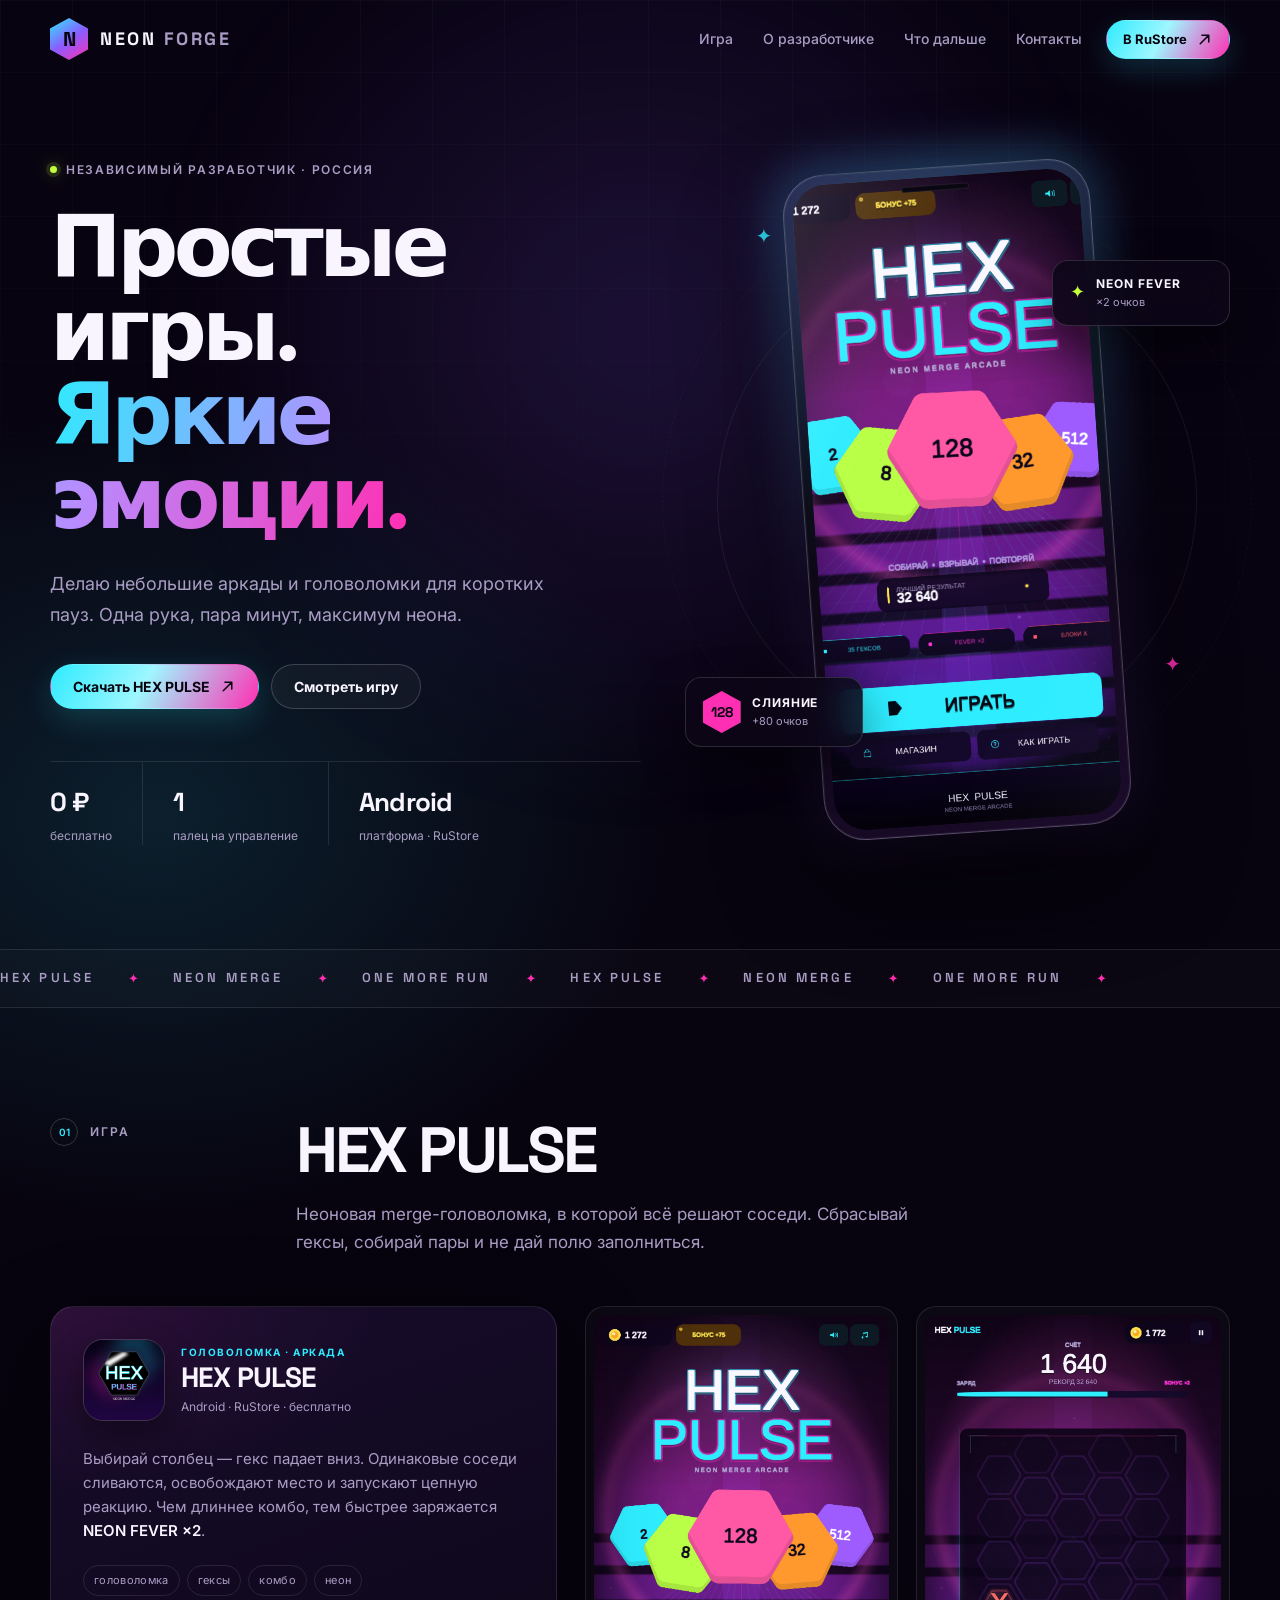
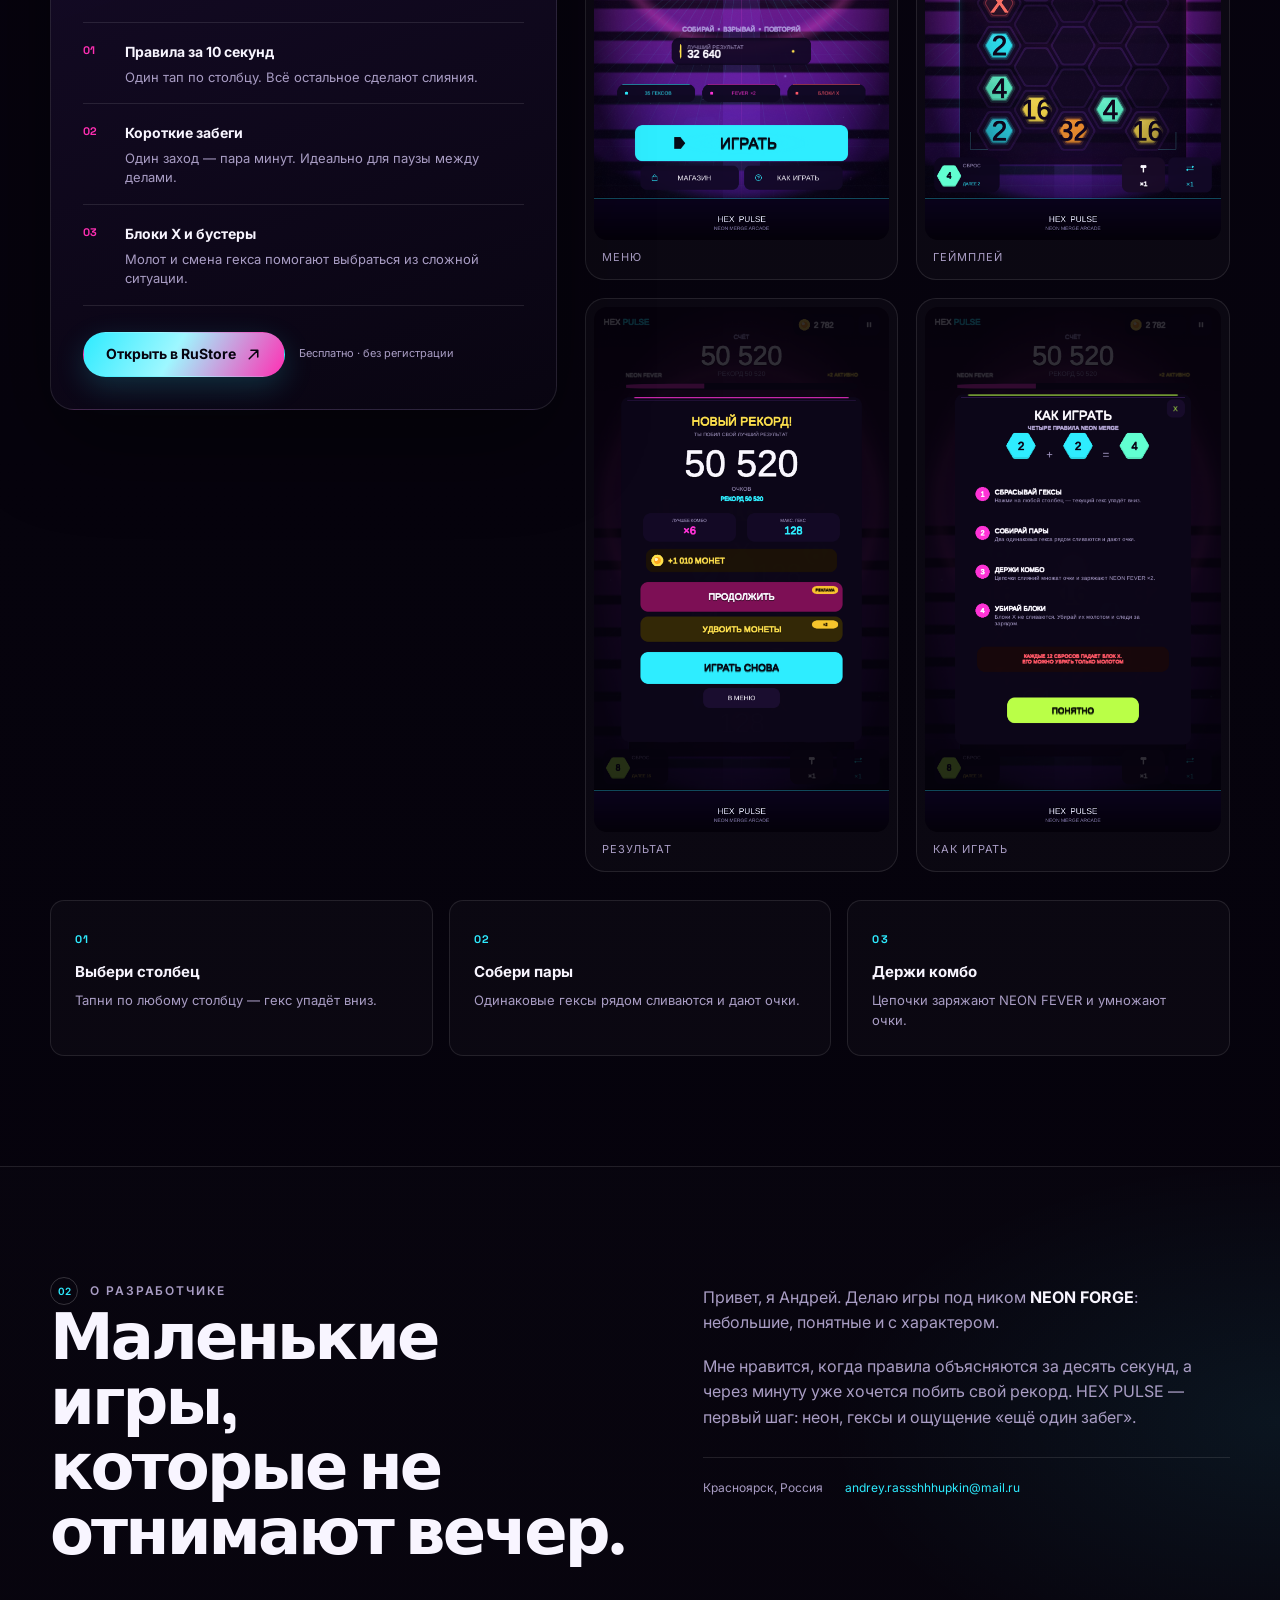
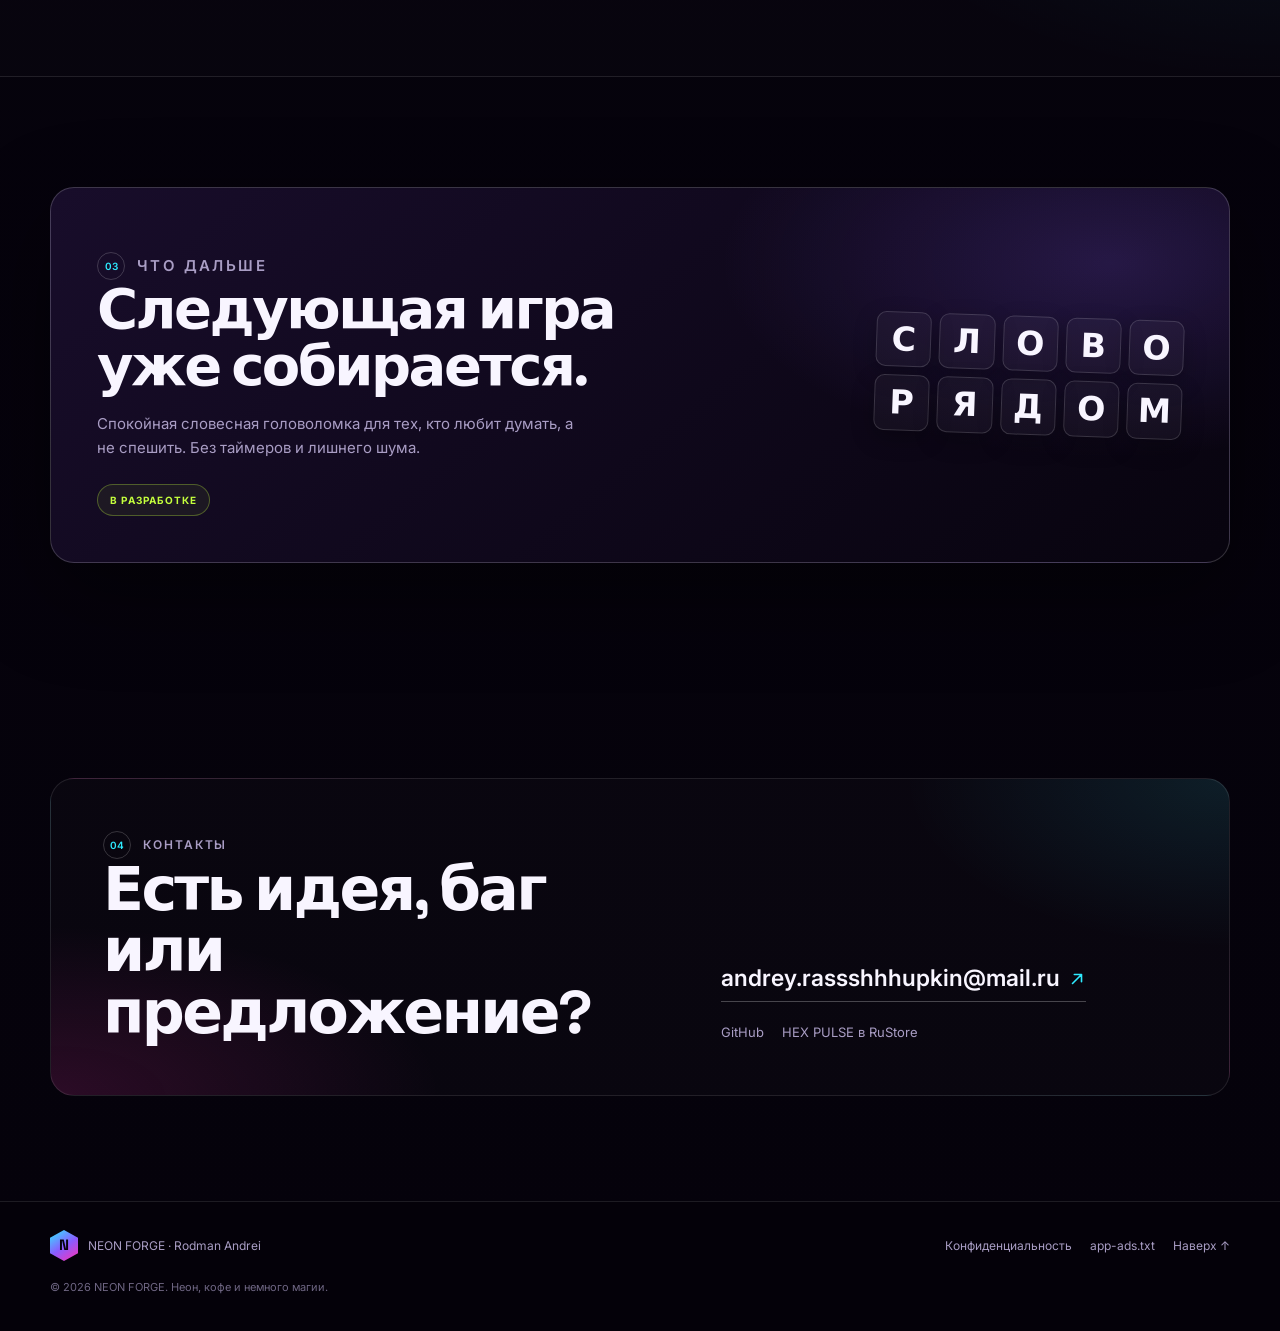
==== commit 3d534b97: "Remove unverified duration and game count from hero" ====
--- a/index.html
+++ b/index.html
@@ -90,9 +90,9 @@
         </div>
 
         <dl class="hero-stats">
-          <div><dt>01</dt><dd>игра в RuStore</dd></div>
-          <div><dt>2 мин</dt><dd>средний забег</dd></div>
+          <div><dt>0 ₽</dt><dd>бесплатно</dd></div>
           <div><dt>1</dt><dd>палец на управление</dd></div>
+          <div><dt>Android</dt><dd>платформа · RuStore</dd></div>
         </dl>
       </div>
 
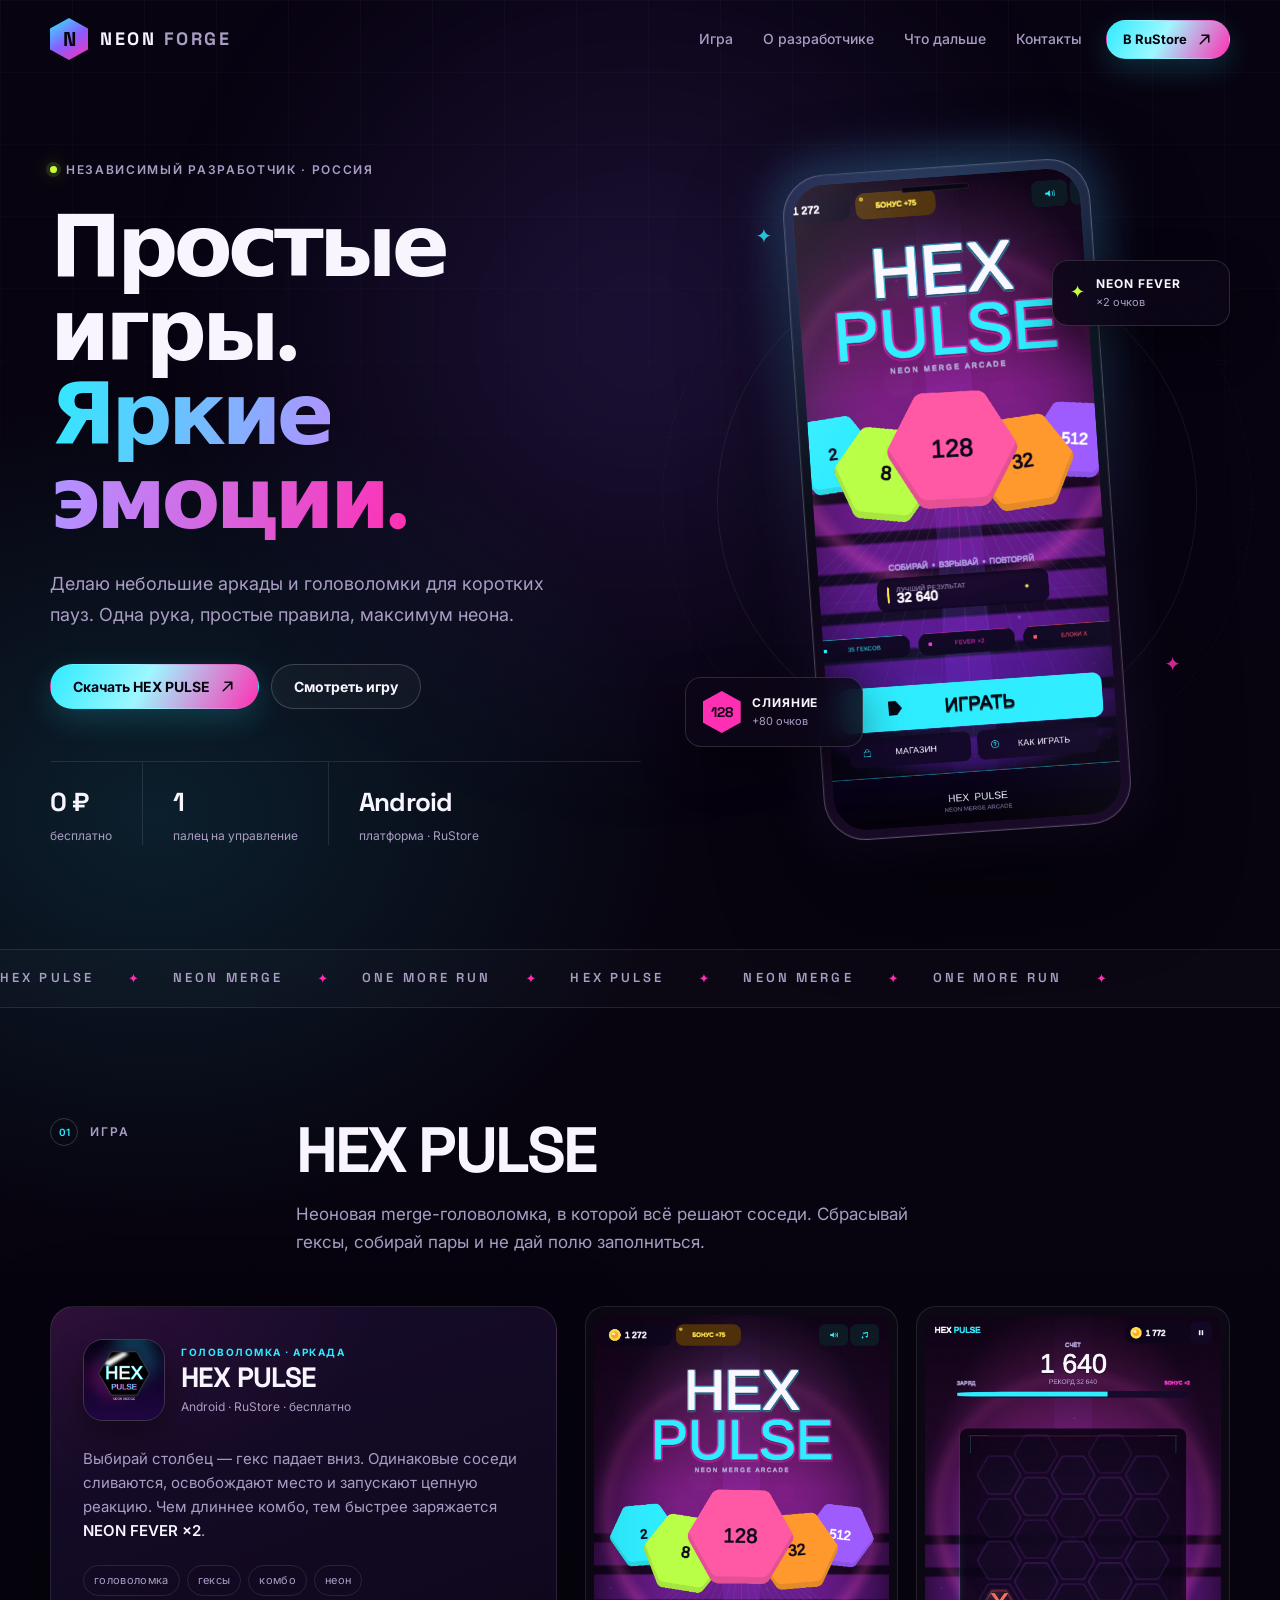
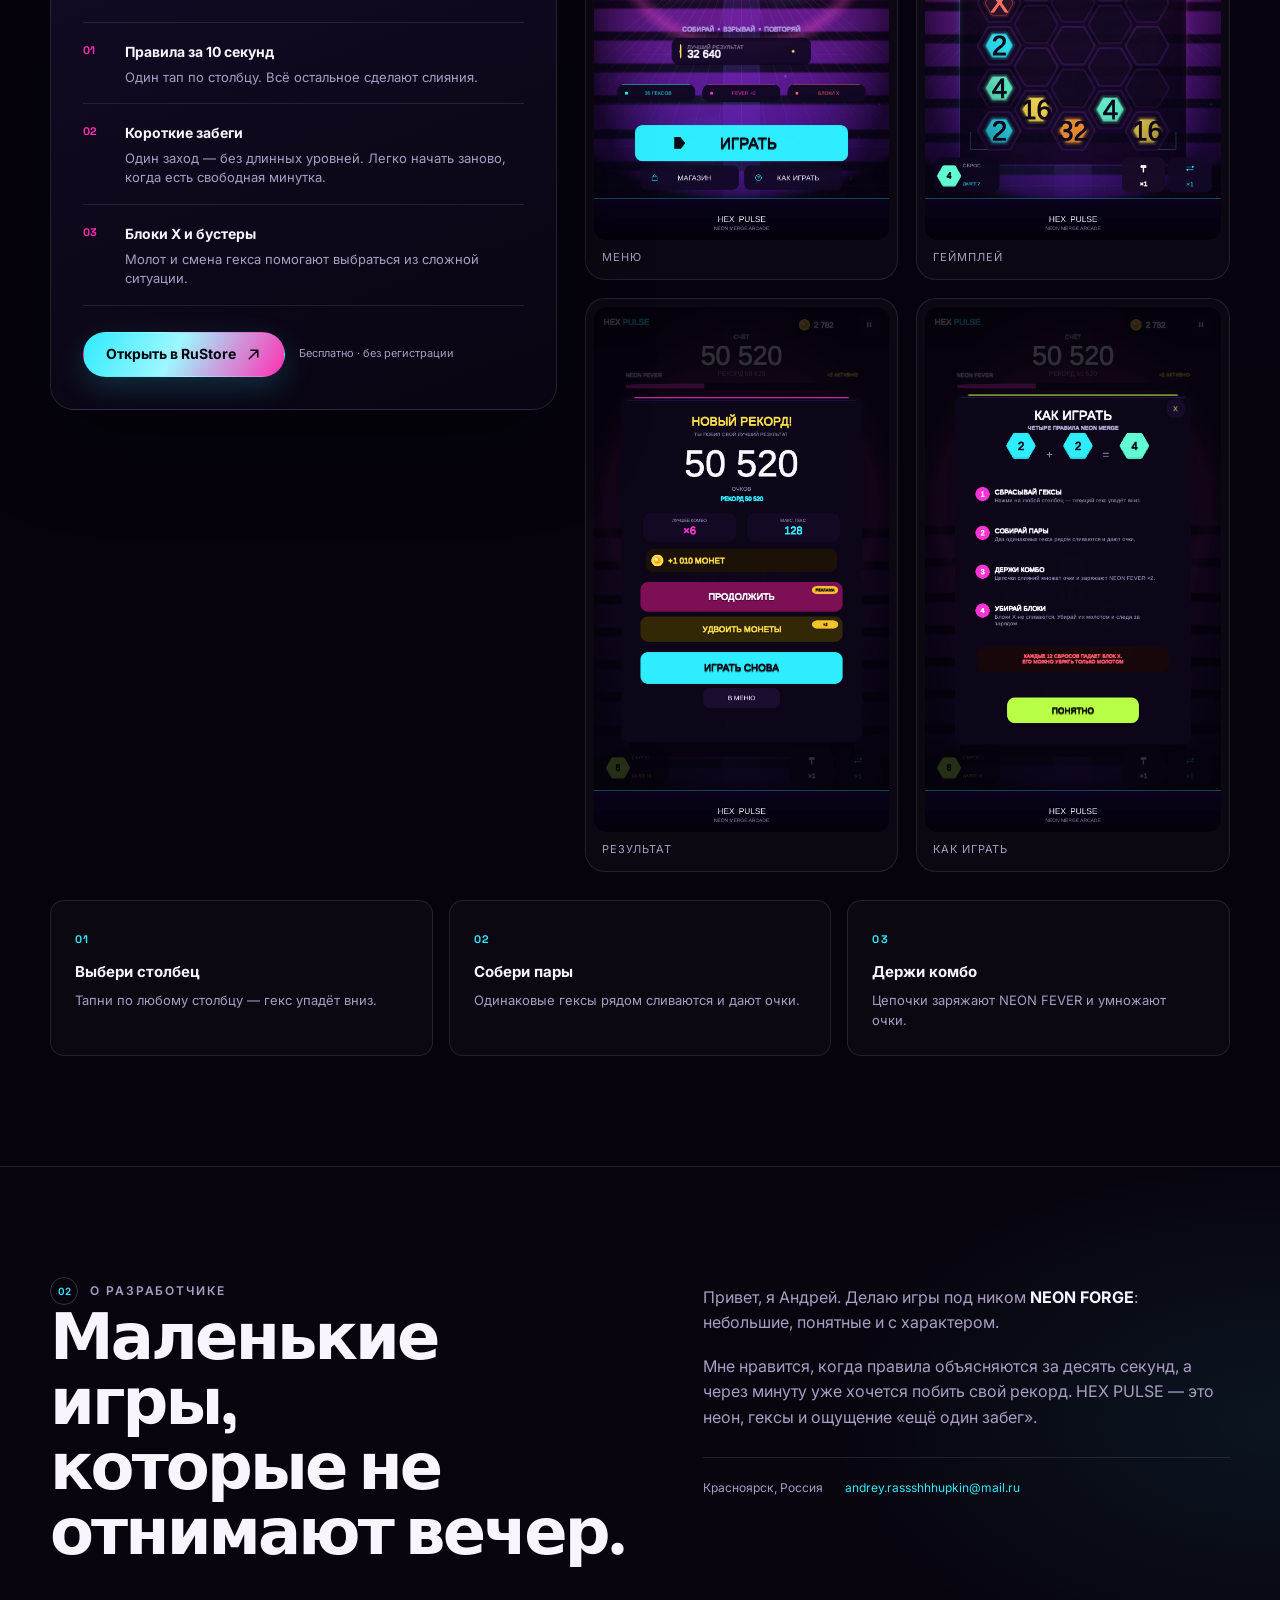
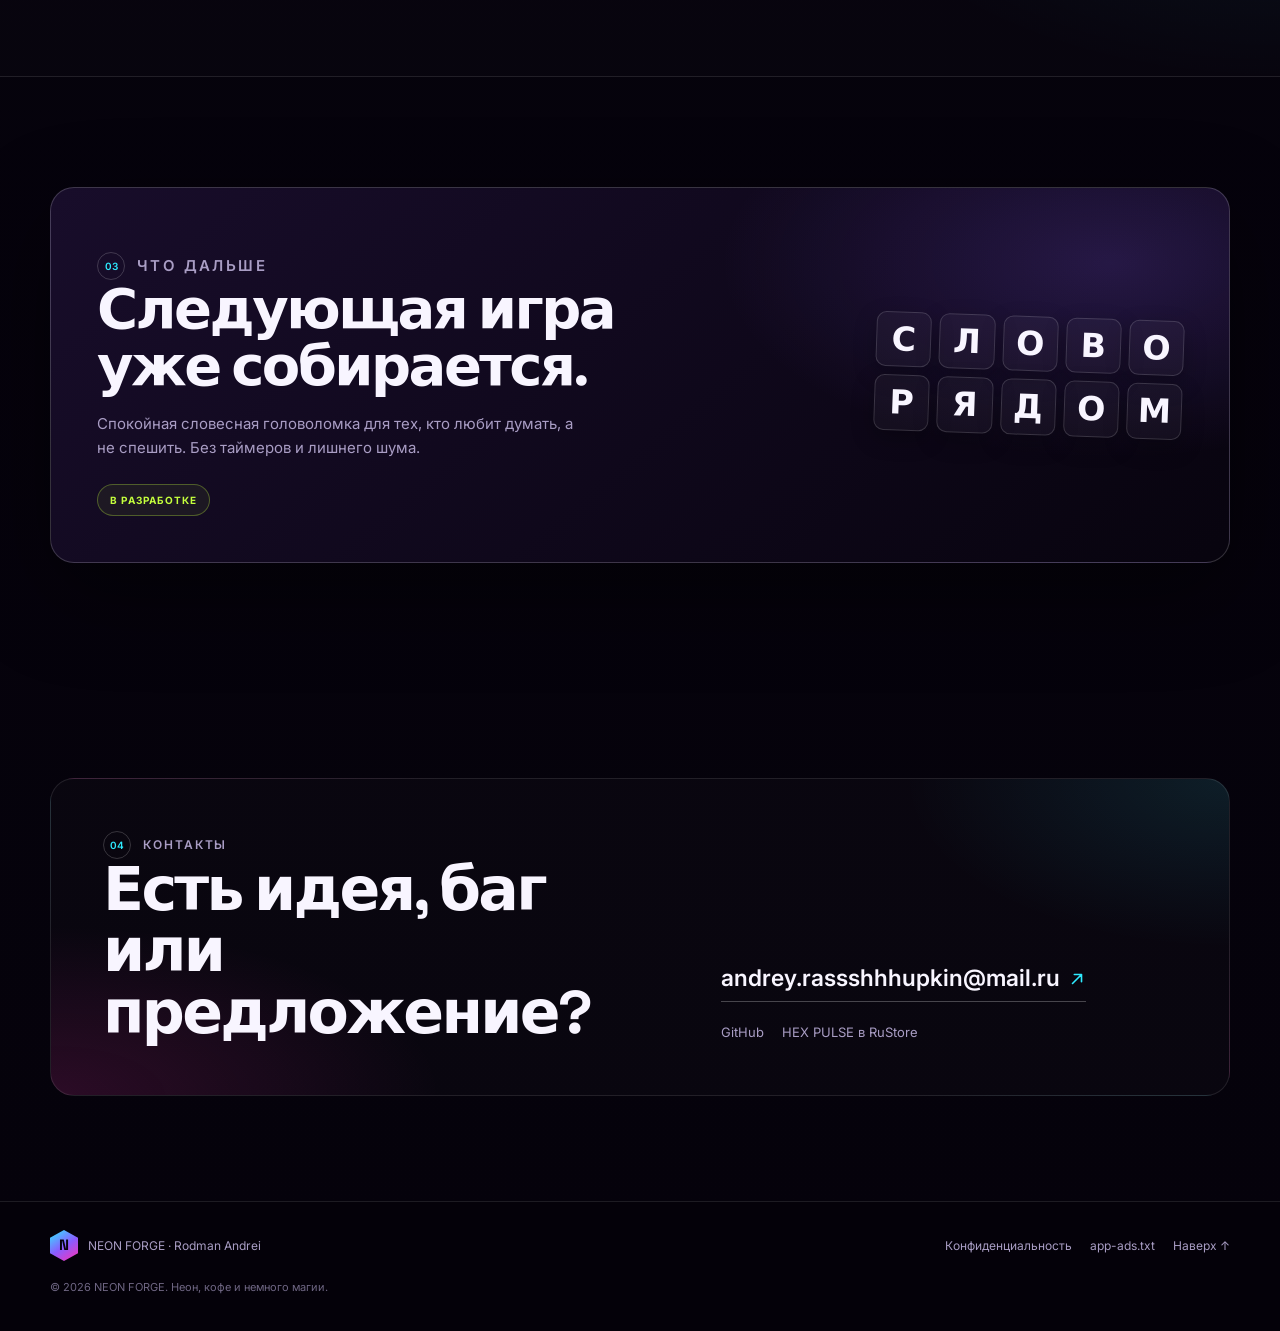
==== commit 990e48cb: "Remove remaining duration claims and first-game wording" ====
--- a/index.html
+++ b/index.html
@@ -13,7 +13,7 @@
   <meta property="og:locale" content="ru_RU">
   <meta property="og:site_name" content="NEON FORGE">
   <meta property="og:title" content="NEON FORGE — простые игры для коротких пауз">
-  <meta property="og:description" content="HEX PULSE — неоновая merge-головоломка для Android. Одна рука, пара минут, максимум неона.">
+  <meta property="og:description" content="HEX PULSE — неоновая merge-головоломка для Android. Одна рука, простые правила, максимум неона.">
   <meta property="og:url" content="https://rodman-org.github.io/">
   <meta property="og:image" content="https://rodman-org.github.io/assets/og-cover.png">
   <meta name="twitter:card" content="summary_large_image">
@@ -79,7 +79,7 @@
       <div class="hero-copy">
         <p class="eyebrow"><span class="status-dot"></span> Независимый разработчик · Россия</p>
         <h1 id="hero-title">Простые игры.<br><span class="gradient-text">Яркие эмоции.</span></h1>
-        <p class="hero-lead">Делаю небольшие аркады и головоломки для коротких пауз. Одна рука, пара минут, максимум неона.</p>
+        <p class="hero-lead">Делаю небольшие аркады и головоломки для коротких пауз. Одна рука, простые правила, максимум неона.</p>
 
         <div class="hero-actions">
           <a class="btn btn-primary btn-lg" href="https://www.rustore.ru/catalog/app/com.neonforge.hexpulse" target="_blank" rel="noopener">
@@ -155,7 +155,7 @@
 
           <ul class="feature-list">
             <li><span>01</span><div><strong>Правила за 10 секунд</strong><p>Один тап по столбцу. Всё остальное сделают слияния.</p></div></li>
-            <li><span>02</span><div><strong>Короткие забеги</strong><p>Один заход — пара минут. Идеально для паузы между делами.</p></div></li>
+            <li><span>02</span><div><strong>Короткие забеги</strong><p>Один заход — без длинных уровней. Легко начать заново, когда есть свободная минутка.</p></div></li>
             <li><span>03</span><div><strong>Блоки X и бустеры</strong><p>Молот и смена гекса помогают выбраться из сложной ситуации.</p></div></li>
           </ul>
 
@@ -211,7 +211,7 @@
         </div>
         <div class="about-copy">
           <p>Привет, я Андрей. Делаю игры под ником <strong>NEON FORGE</strong>: небольшие, понятные и с характером.</p>
-          <p>Мне нравится, когда правила объясняются за десять секунд, а через минуту уже хочется побить свой рекорд. HEX PULSE — первый шаг: неон, гексы и ощущение «ещё один забег».</p>
+          <p>Мне нравится, когда правила объясняются за десять секунд, а через минуту уже хочется побить свой рекорд. HEX PULSE — это неон, гексы и ощущение «ещё один забег».</p>
           <div class="about-meta">
             <span>Красноярск, Россия</span>
             <a href="mailto:andrey.rassshhhupkin@mail.ru">andrey.rassshhhupkin@mail.ru</a>
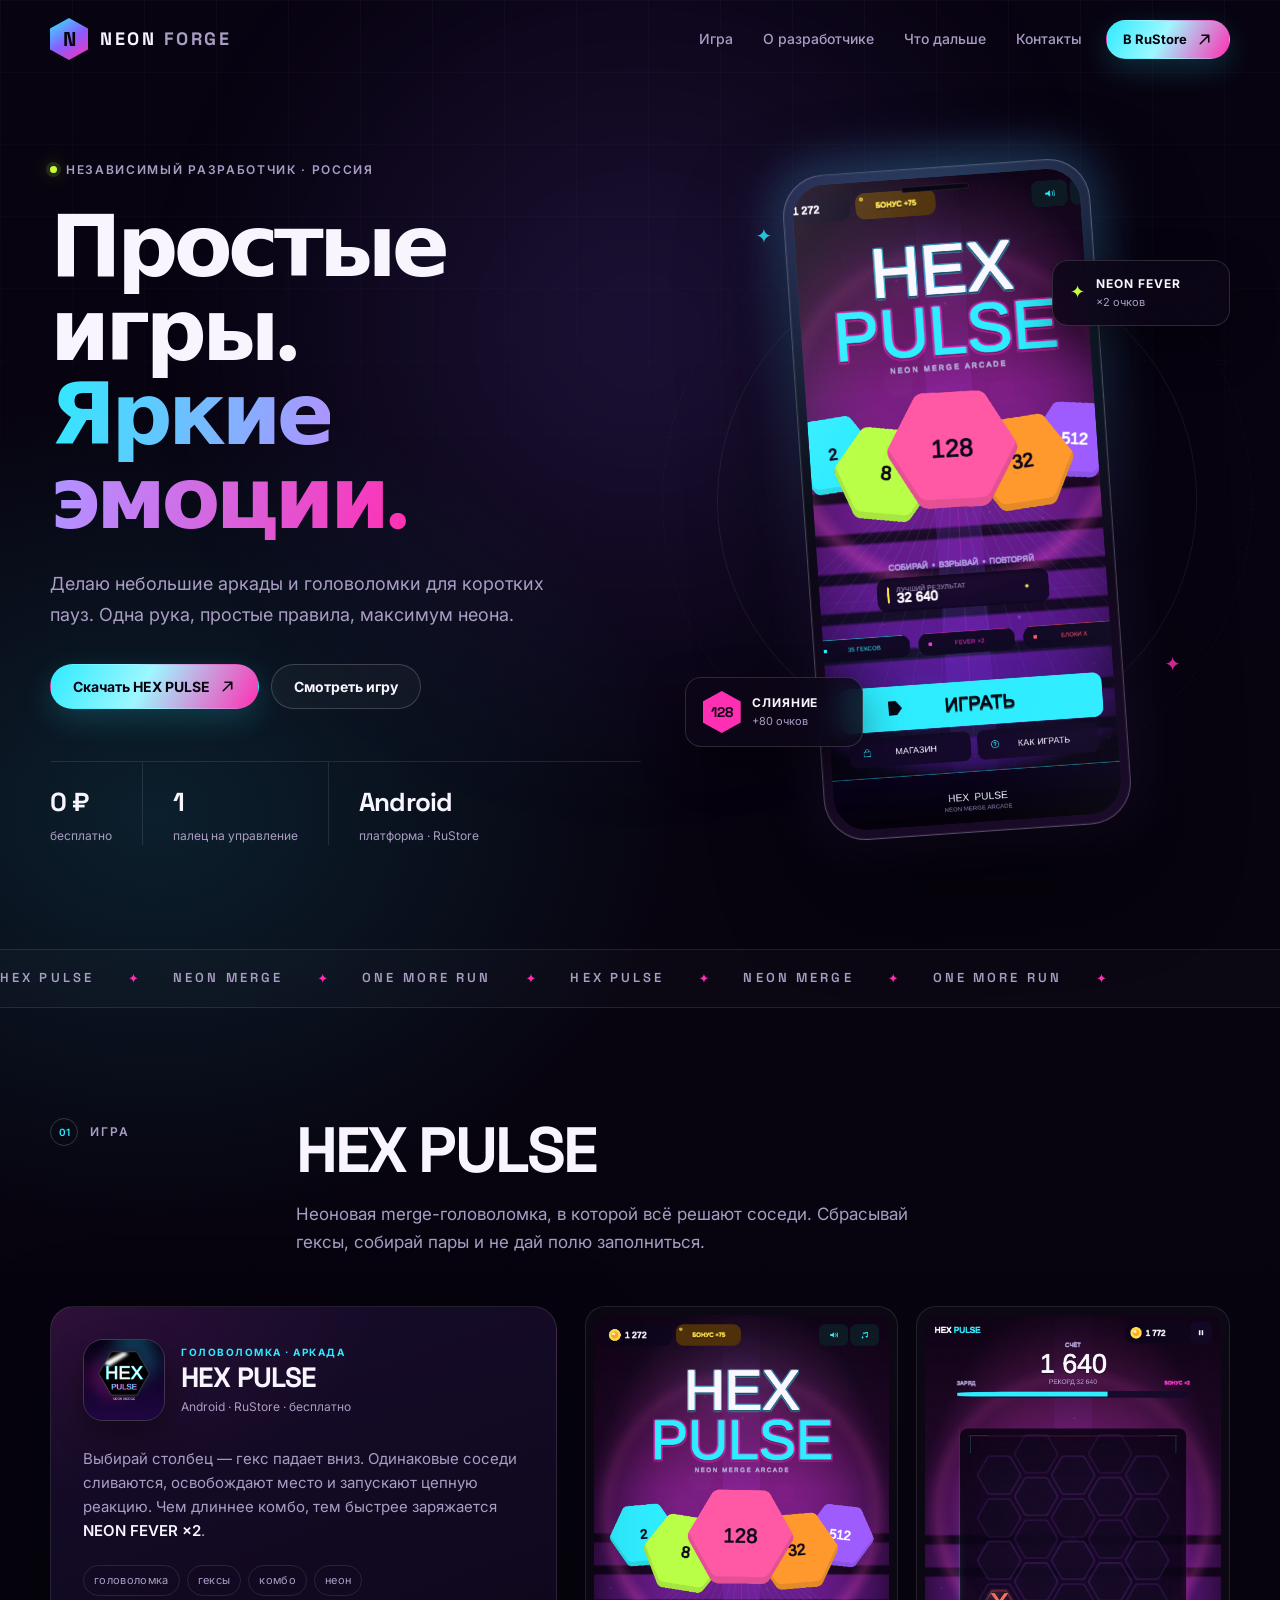
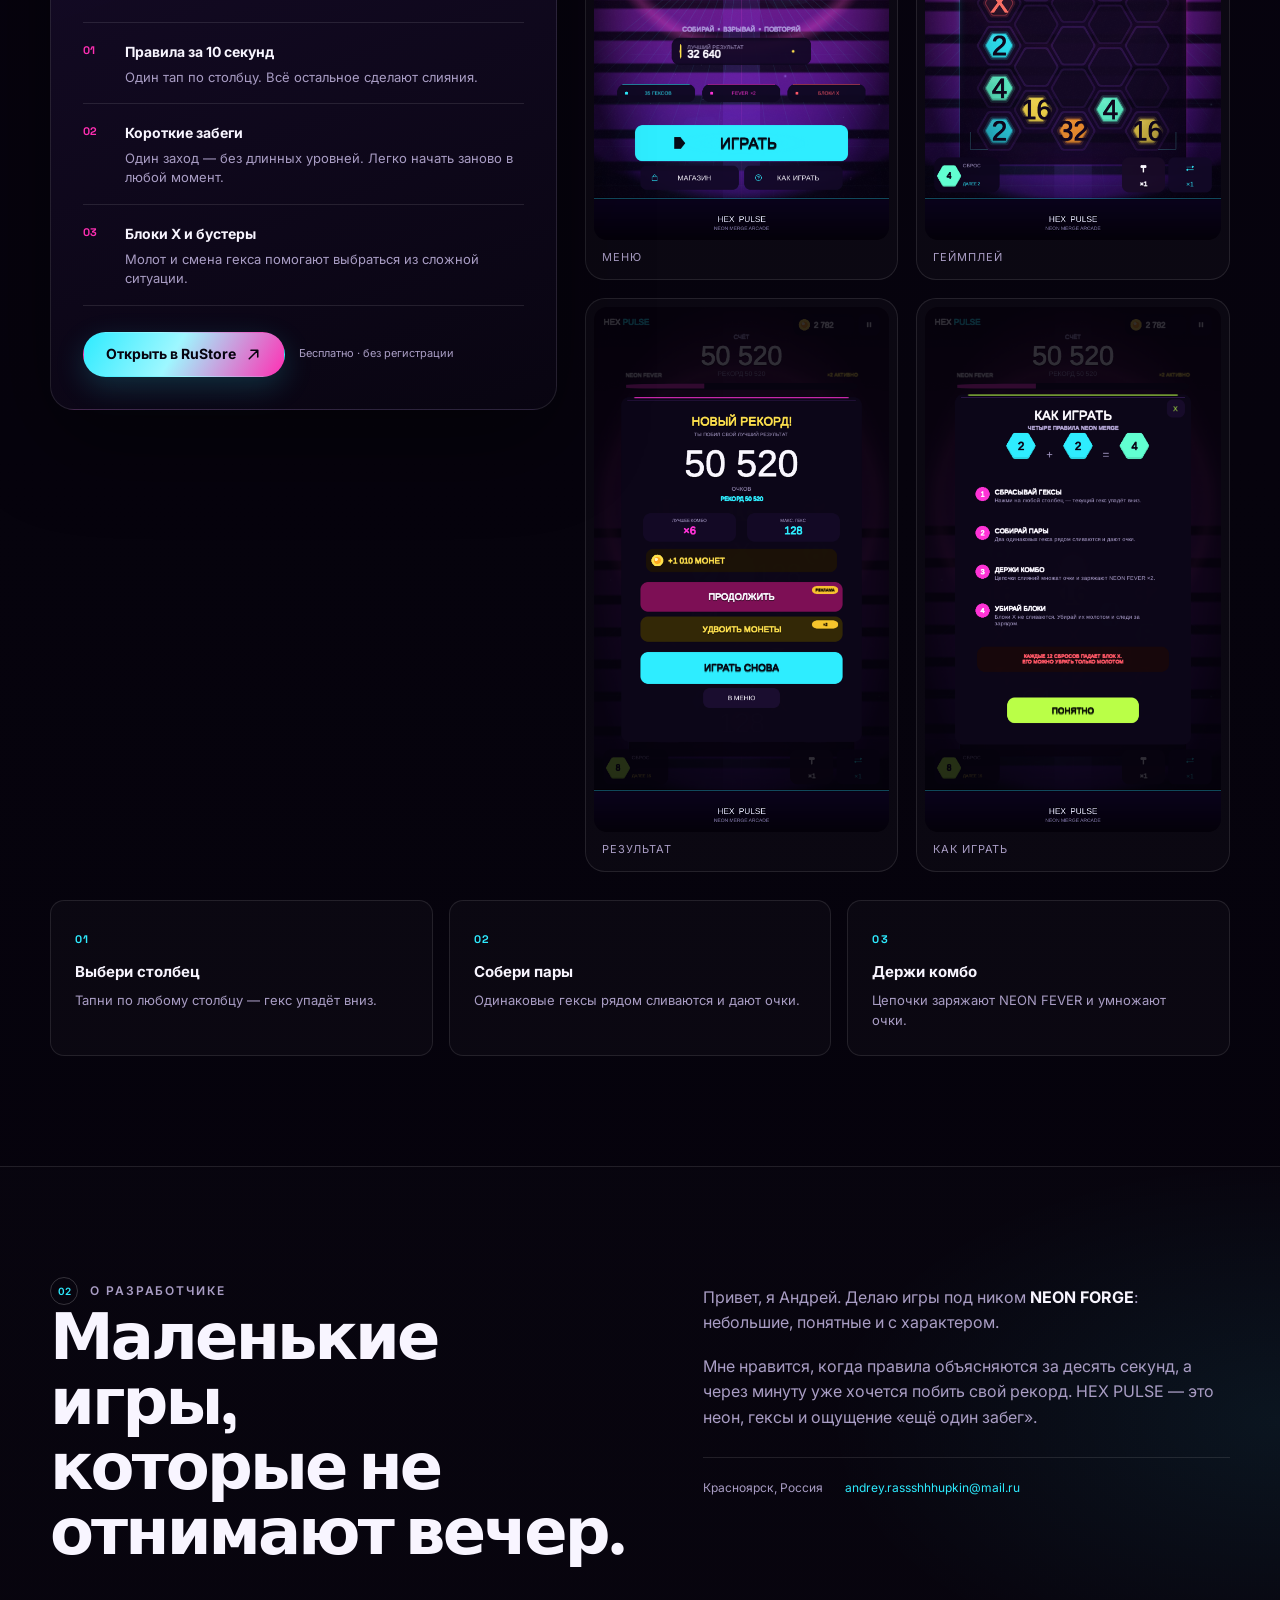
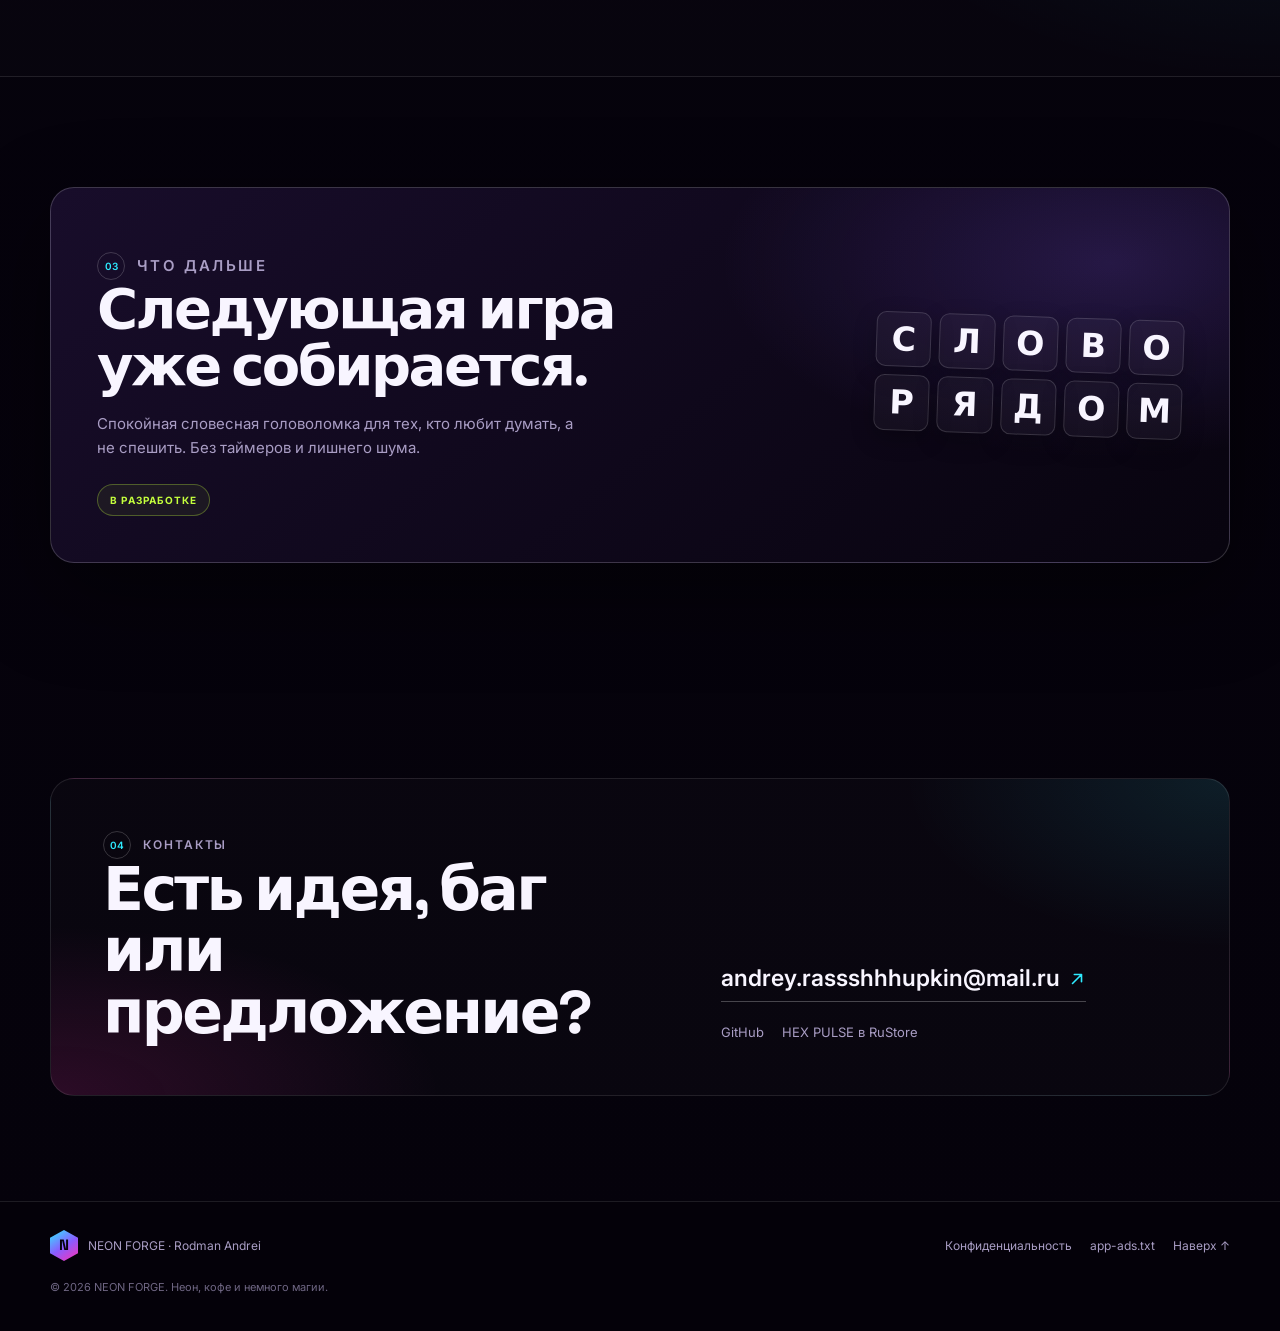
==== commit 85730202: "Remove last time-related wording" ====
--- a/index.html
+++ b/index.html
@@ -155,7 +155,7 @@
 
           <ul class="feature-list">
             <li><span>01</span><div><strong>Правила за 10 секунд</strong><p>Один тап по столбцу. Всё остальное сделают слияния.</p></div></li>
-            <li><span>02</span><div><strong>Короткие забеги</strong><p>Один заход — без длинных уровней. Легко начать заново, когда есть свободная минутка.</p></div></li>
+            <li><span>02</span><div><strong>Короткие забеги</strong><p>Один заход — без длинных уровней. Легко начать заново в любой момент.</p></div></li>
             <li><span>03</span><div><strong>Блоки X и бустеры</strong><p>Молот и смена гекса помогают выбраться из сложной ситуации.</p></div></li>
           </ul>
 
